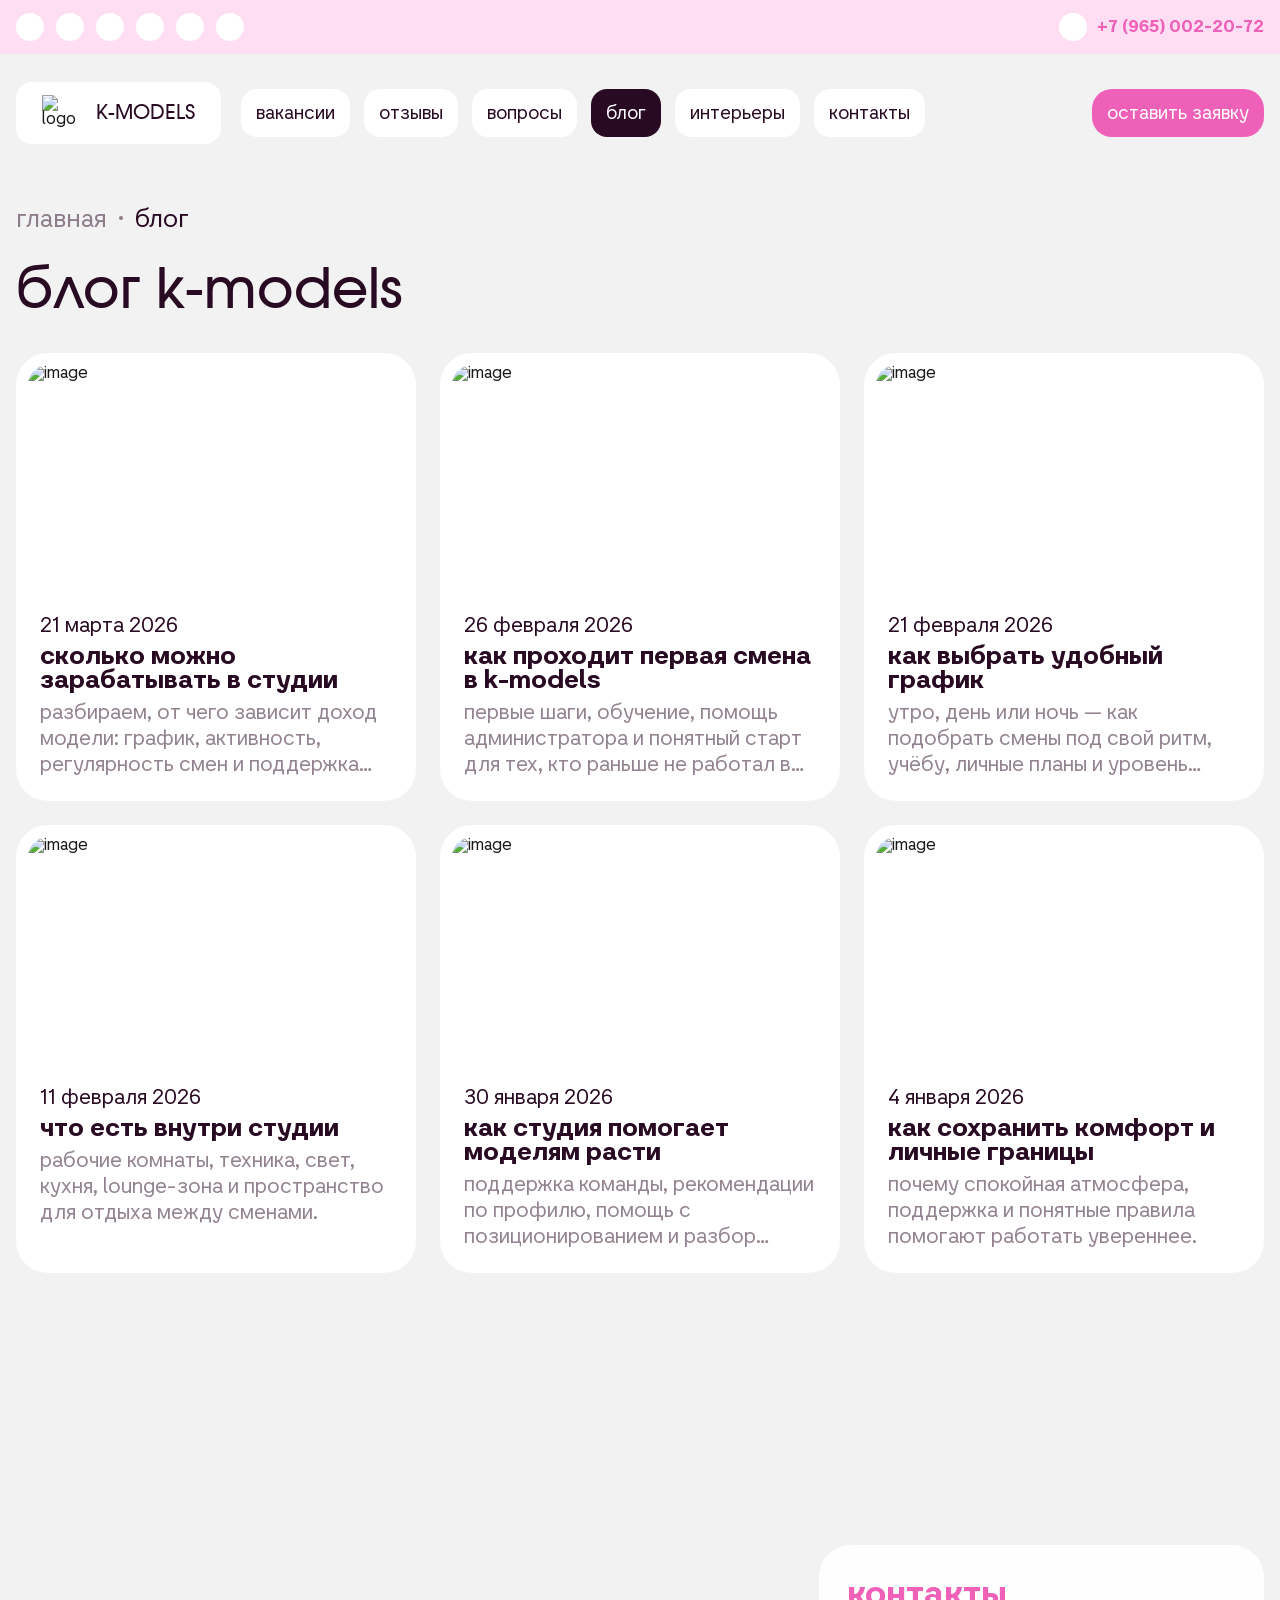
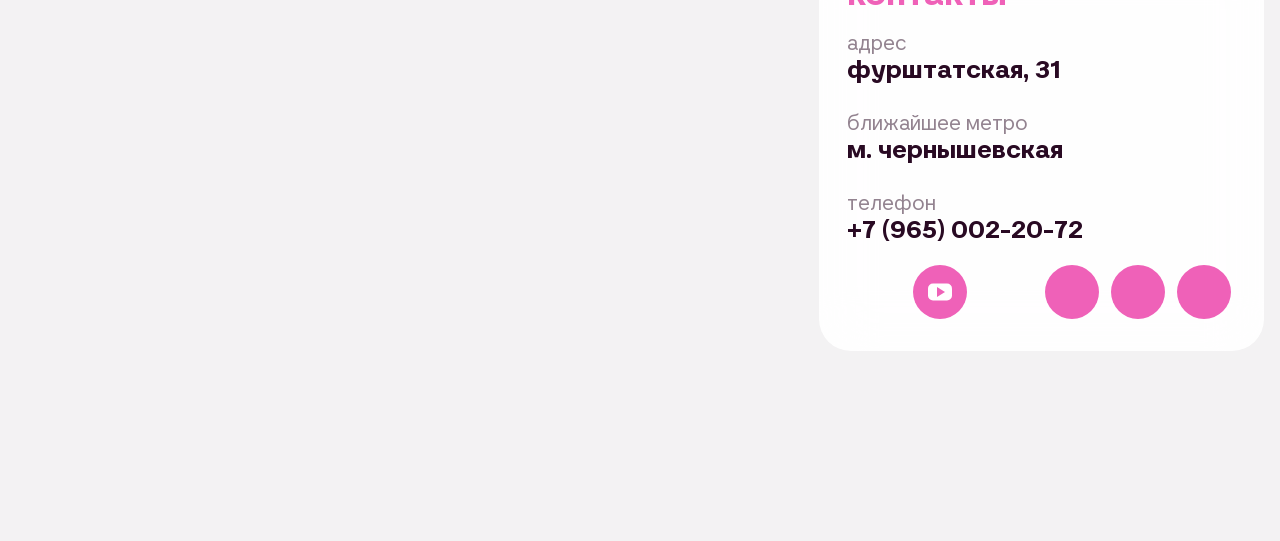
==== blog.html @ ae5acd0a "Add files via upload" ====
<!DOCTYPE html>
<html lang="en">

<head>
	<meta charset="UTF-8">
	<meta name="viewport" content="width=device-width, initial-scale=1.0">

	<link rel="stylesheet" href="https://cdn.jsdelivr.net/npm/swiper@12/swiper-bundle.min.css">
	<link rel="stylesheet" href="css/styles.css">

	<title>Блог</title>
</head>

<body data-active-menu="blog">
	<div class="wrapper wrapper_news">
		<header class="header" data-fixed-header>
	<div class="header__top top-header">
		<div class="top-header__container">

			<ul data-da=".menu__body, 767.98, last" class="top-header__social social">
				<li>

					<a href="https://t.me/kmodels_sup" aria-label="Telegram" target="_blank" rel="noopener noreferrer">
						<span class="element-social" style="--icon: url(../../../../images/icons/tg.svg)"></span>
					</a>

				</li>

				<li>
					<a href="https://youtube.com/@k-models-web?si=hV_NMPg3OZXqQXyp" aria-label="YouTube" target="_blank"
						rel="noopener noreferrer">
						<span class="element-social" style="--icon: url(../../../../images/icons/yt.svg)"></span>
					</a>
				</li>

				<li>

					<a href="#" aria-label="VK">
						<span class="element-social" style="--icon: url(../../../../images/icons/vk.svg)"></span>
					</a>

				</li>

				<li>
					<a href="https://www.tiktok.com/@k_modelss" aria-label="TikTok" target="_blank"
						rel="noopener noreferrer">
						<span class="element-social" style="--icon: url(../../../../images/icons/tk.svg)"></span>
					</a>
				</li>

				<li>
					<a href="#" aria-label="WhatsApp">
						<span class="element-social" style="--icon: url(../../../../images/icons/wp.svg)"></span>
					</a>
				</li>

				<li>
					<a href="#" aria-label="Instagram">
						<span class="element-social" style="--icon: url(../../../../images/icons/ig.svg)"></span>
					</a>
				</li>
			</ul>


			<div class="top-header__actions">
				<a data-da=".menu__body, 767.98, last" href="tel:+79650022072" target="_blank"
					class="top-header__button top-header__button_callback">
					<span class="top-header__wrapper-icon">
						<span class="element-phone" style="--icon: url(../../../../images/icons/phone.svg)"></span>
					</span>
					<span>+7 (965) 002-20-72</span>
				</a>
			</div>
		</div>
	</div>
	<div class="header__bottom bottom-header">
		<div class="bottom-header__container">
			<a href="/" class="top-header__logo logo">
				<img class="logo__main" src="https://spb-webcam.com/wp-content/themes/kinky/images/header-logo/main.svg"
					alt="logo">
				<img class="logo__light" src="../../images/icons/light-logo.svg" alt="icon">
				<span class="logo__text">K-MODELS</span>
			</a>
			<div class="bottom-header__menu">
				<button type="button" class="menu__icon icon-menu"><span></span></button>

				<nav class="menu__body">

					<ul id="menu-glavnoe-menyu" class="menu__list">
						<li id="menu-item-22"
							class="menu-item menu-item-type-custom menu-item-object-custom menu-item-22 menu__item"><a
								class="menu__link" href="vacancy-web-model.html">Вакансии</a></li>
						<li id="menu-item-23"
							class="menu-item menu-item-type-custom menu-item-object-custom menu-item-23 menu__item"><a
								class="menu__link" href="#reviews">Отзывы</a></li>
						<li id="menu-item-24"
							class="menu-item menu-item-type-custom menu-item-object-custom menu-item-24 menu__item"><a
								class="menu__link" href="#fqa">Вопросы</a></li>
						<li data-menu-key="blog" id="menu-item-466"
							class="menu-item menu-item-type-post_type menu-item-object-page menu-item-466 menu__item"><a
								class="menu__link" href="blog.html">Блог</a></li>
						<li id="menu-item-26"
							class="menu-item menu-item-type-custom menu-item-object-custom menu-item-26 menu__item"><a
								class="menu__link" href="#interior">Интерьеры</a></li>
						<li id="menu-item-27"
							class="menu-item menu-item-type-custom menu-item-object-custom menu-item-27 menu__item"><a
								class="menu__link" href="#contacts">Контакты</a></li>
					</ul>
				</nav>

				<a data-da=".menu__body, 767.98, last" data-micromodal-trigger="modal-request" href="#"
					class="top-header__button top-header__button_bottom">ОСТАВИТЬ ЗАЯВКУ</a>
			</div>
		</div>
	</div>
</header> <!-- Включение шапки -->
		<main class="page page_news">
			<nav class="breadcrubs">
				<div class="breadcrubs__container">
					<ul class="breadcrubs__list">
						<li>
							<a href="#">Главная</a>
						</li>
						<li>
							<a href="#">блог</a>
						</li>
					</ul>
				</div>
			</nav>
			<section class="blog">
				<div class="blog__container">
					<h1 class="blog__title">Блог K-MODELS</h1>
					<div class="blog__items">
						<a href="news.html" class="blog__item">
							<div class="blog__image">
								<img src="../images/blog/01.jpg" alt="image">
							</div>
							<div class="blog__content">
								<div class="blog__data">
									21 марта 2026
								</div>
								<h2 class="blog__subtitle">
									Сколько можно зарабатывать в студии
								</h2>
								<p class="blog__text">
									Разбираем, от чего зависит доход модели: график, активность, регулярность смен и поддержка
									команды.
								</p>
							</div>
						</a>
						<a href="news.html" class="blog__item">
							<div class="blog__image">
								<img src="../images/blog/02.jpg" alt="image">
							</div>
							<div class="blog__content">
								<div class="blog__data">
									26 февраля 2026
								</div>
								<h2 class="blog__subtitle">
									Как проходит первая смена в K-MODELS
								</h2>
								<p class="blog__text">
									Первые шаги, обучение, помощь администратора и понятный старт для тех, кто раньше не работал
									в этой сфере.
								</p>
							</div>
						</a>
						<a href="news.html" class="blog__item">
							<div class="blog__image">
								<img src="../images/blog/03.jpg" alt="image">
							</div>
							<div class="blog__content">
								<div class="blog__data">21 февраля 2026</div>
								<h2 class="blog__subtitle">Как выбрать удобный график</h2>
								<p class="blog__text">Утро, день или ночь — как подобрать смены под свой ритм, учёбу, личные
									планы и уровень энергии.</p>
							</div>
						</a>
						<a href="news.html" class="blog__item">
							<div class="blog__image">
								<img src="../images/blog/04.jpg" alt="image">
							</div>
							<div class="blog__content">
								<div class="blog__data">11 февраля 2026</div>
								<h2 class="blog__subtitle">Что есть внутри студии</h2>
								<p class="blog__text">Рабочие комнаты, техника, свет, кухня, lounge-зона и пространство для
									отдыха между сменами.</p>
							</div>
						</a>
						<a href="news.html" class="blog__item">
							<div class="blog__image">
								<img src="../images/blog/05.jpg" alt="image">
							</div>
							<div class="blog__content">
								<div class="blog__data">30 января 2026</div>
								<h2 class="blog__subtitle">Как студия помогает моделям расти</h2>
								<p class="blog__text">Поддержка команды, рекомендации по профилю, помощь с позиционированием и
									разбор результатов после смен.</p>
							</div>
						</a>
						<a href="news.html" class="blog__item">
							<div class="blog__image">
								<img src="../images/blog/06.jpg" alt="image">
							</div>
							<div class="blog__content">
								<div class="blog__data">4 января 2026</div>
								<h2 class="blog__subtitle">Как сохранить комфорт и личные границы</h2>
								<p class="blog__text">Почему спокойная атмосфера, поддержка и понятные правила помогают работать
									увереннее.</p>
							</div>
						</a>
					</div>
				</div>
			</section>
			<section id="contacts" class="contacts">
				<div class="contacts__container">
					<div class="contacts__details">
						<div class="contacts__subtitle">Контакты</div>

						<div class="contacts__wrapper">
							<ul class="contacts__list list-contacts">
								<li>
									<div class="list-contacts__label">Адрес</div>
									<p class="list-contacts__text">Фурштатская, 31</p>
								</li>

								<li>
									<div class="list-contacts__label">
										ближайшее метро
									</div>

									<p class="list-contacts__text">
										м. Чернышевская
									</p>
								</li>

								<li>
									<div class="list-contacts__label">телефон</div>

									<a href="tel:+79650022072" class="list-contacts__text">
										+7 (965) 002-20-72
									</a>
								</li>
							</ul>

							<ul class="contacts__social-list">
								<li>
									<a href="#" aria-label="Telegram">
										<span class="social-icon social-icon_telegram"></span>
									</a>
								</li>

								<li>
									<a href="#" aria-label="YouTube">
										<span class="social-icon social-icon_youtube"></span>
									</a>
								</li>

								<li>
									<a href="#" aria-label="VK">
										<span class="social-icon social-icon_vk"></span>
									</a>
								</li>

								<li>
									<a href="#" aria-label="TikTok">
										<span class="social-icon social-icon_tiktok"></span>
									</a>
								</li>

								<li>
									<a href="#" aria-label="WhatsApp">
										<span class="social-icon social-icon_whatsapp"></span>
									</a>
								</li>

								<li>
									<a href="#" aria-label="Instagram">
										<span class="social-icon social-icon_instagram"></span>
									</a>
								</li>
							</ul>
						</div>
					</div>
				</div>

				<div class="map">
					<iframe title="Карта: адрес студии K-MODELS, Фурштатская 31, Санкт-Петербург"
						src="https://yandex.com/map-widget/v1/?um=constructor%3Abdffcfe840b532ac130ae4a8575a3c443620e3ba302bb2a15d68d5eee2e1e3a4&amp;source=constructor"
						width="100%" height="400" frameborder="0" allowfullscreen="true" loading="lazy"
						referrerpolicy="no-referrer-when-downgrade"></iframe>
				</div>
			</section>
		</main>
	</div>



	<script src="https://cdn.jsdelivr.net/npm/swiper@12/swiper-bundle.min.js"></script>

	<script src="https://cdn.jsdelivr.net/npm/gsap@3.15.0/dist/gsap.min.js"></script>
	<script src="https://cdn.jsdelivr.net/npm/gsap@3.15.0/dist/ScrollTrigger.min.js"></script>

	<script src="js/main.js"></script>
</body>

</html>
---- css/styles.css ----
@charset "UTF-8";@import url(https://fonts.googleapis.com/css?family=Unbounded:regular&display=swap);@font-face{font-family:Involve;src:url(../fonts/Involve-Medium.woff2) format("woff2");font-weight:500;font-style:normal;font-display:swap}@font-face{font-family:Involve;src:url(../fonts/Involve-Bold.woff2) format("woff2");font-weight:700;font-style:normal;font-display:swap}@font-face{font-family:Literal;src:url(../fonts/Literal-Light.woff2) format("woff2");font-weight:300;font-style:normal;font-display:swap}@font-face{font-family:Literal;src:url(../fonts/Literal-Regular.woff2) format("woff2");font-weight:400;font-style:normal;font-display:swap}@font-face{font-family:Literal;src:url(../fonts/Literal-Bold.woff2) format("woff2");font-weight:700;font-style:normal;font-display:swap}.header{position:relative;top:0;left:0;width:100%;z-index:100;min-height:174px}.header.header--scrolled{position:fixed}@media (max-width:1145px){.header{min-height:146px}}@media (max-width:767.98px){.header{position:absolute;min-height:90px}}html.header-fixed body{padding-top:var(--header-height)}@media (max-width:767.98px){html.header-fixed body{padding-top:0}}.top-header{padding:13px 0;position:relative;z-index:20;background:#ffddf2}@media (max-width:767.98px){.top-header{display:none}}.top-header__container{display:flex;justify-content:space-between;align-items:center}.top-header__social{display:flex;align-items:center;gap:12px}@media (max-width:767.98px){.top-header__social:not(:last-child){margin-bottom:24px}}.top-header__actions{position:relative;z-index:20}.top-header__button{position:relative;z-index:20}.top-header__button_bottom{margin-left:53px;display:inline-block;border-radius:20px;padding:21px 26px;background:#ef61b8;font-size:20px;text-transform:lowercase;color:#fff;flex-shrink:0}@media (max-width:1424px){.top-header__button_bottom{margin-left:20px;padding:21px 20px}}@media (max-width:1280px){.top-header__button_bottom{font-size:18px;padding:15px}}@media (max-width:1145px){.top-header__button_bottom{margin-left:0}}@media (max-width:767.98px){.top-header__button_bottom{display:block;width:100%;text-align:center}}.top-header__button_callback{display:flex;align-items:center;gap:10px}.top-header__button_callback span{font-weight:700;text-transform:lowercase;color:#ef61b8}@media (max-width:767.98px){.top-header__button_callback{font-size:20px}.top-header__button_callback:not(:last-child){margin-bottom:63px}}.top-header__logo{flex-shrink:0}.header--scrolled .top-header__logo{background:#f8f8f8}.top-header__wrapper-icon{display:flex;flex-direction:column;align-items:center;justify-content:center;text-align:center;width:28px;height:28px;border-radius:50%;background-color:#fff;flex:0 0 28px;border-radius:50%}.top-header__wrapper-icon .element-phone{display:inline-block;aspect-ratio:1/1;--size:15px;width:var(--size);mask:var(--icon) center center/contain no-repeat;-webkit-mask:var(--icon) center center/contain no-repeat;background:#ef61b8;transition:background .5s ease 0s}.bottom-header{padding:28px 0;background-color:transparent;transition:background-color .5s ease 0s}@media (max-width:1145px){.bottom-header{padding:14px 0}}.bottom-header__container{display:flex;align-items:center;gap:20px;justify-content:space-between}.bottom-header__menu{display:flex;flex:1 1 100%;align-items:center;justify-content:space-between}@media (max-width:767.98px){.bottom-header__menu{flex:0 1 auto}}.header--scrolled .bottom-header{background-color:#fff}@media (max-width:767.98px){.header--scrolled .bottom-header{background-color:rgba(0,0,0,.768627451)}}@media (max-width:767.98px){.wrapper_news .bottom-header{background-color:rgba(0,0,0,.768627451)!important}}.social{position:relative;z-index:11}.social li img{width:13px}.social li a{display:flex;flex-direction:column;align-items:center;justify-content:center;text-align:center;background-color:#fff;width:28px;height:28px;border-radius:50%;flex:0 0 28px}.element-social{aspect-ratio:1/1;--size:15px;width:var(--size);mask:var(--icon) center center/contain no-repeat;-webkit-mask:var(--icon) center center/contain no-repeat;background:#ef61b8}.logo{display:flex;align-items:center;gap:12px;border-radius:16px;padding:13px 26px;background:#fff;position:relative;z-index:20}@media (max-width:767.98px){.logo{background-color:transparent;padding:0;border:0}}.logo__main{width:42px;height:36px}@media (max-width:767.98px){.logo__main{display:none}.menu-open .logo__main{display:block}}.logo__light{display:none}@media (max-width:767.98px){.logo__light{display:block}.menu-open .logo__light{display:none}}.logo__text{font-family:var(--second-family);font-weight:500;font-size:20px;line-height:105%;text-transform:capitalize;color:#290a23}@media (max-width:767.98px){.logo__text{color:#fff}}@media (max-width:767.98px){.menu-open .logo__text{color:#290a23}}@media (max-width:1145px){.menu__body{position:fixed;top:0;left:-100%;width:100%;height:100%;overflow:auto;padding-top:158px;padding-left:30px;padding-right:30px;padding-bottom:50px;z-index:10;background:#f3f2f3;transition:left .5s ease 0s}.menu__body::before{content:"";position:fixed;height:60px;top:0;left:-100%;width:100%;z-index:30;background:#f3f2f3;transition:left .5s ease 0s}.menu-open .menu__body{left:0}.menu-open .menu__body::before{left:0}}@media (max-width:1145px) and (max-width:767.98px){.menu__body{padding-left:16px;padding-right:16px;padding-bottom:20px;padding-top:75px}}.menu__list{display:flex;gap:14px}@media (max-width:1145px){.menu__list{flex-direction:column}}@media (max-width:767.98px){.menu__list:not(:last-child){margin-bottom:24px}}.menu__link{display:inline-block;border-radius:16px;padding:21px 26px;background-color:#fff;font-size:20px;text-transform:lowercase;color:#290a23}@media (max-width:1424px){.menu__link{padding:21px 20px}}@media (max-width:1280px){.menu__link{font-size:18px;padding:15px}}@media (max-width:1145px){.menu__link{display:flex;align-items:center;justify-content:space-between;padding:16px 18px;width:100%}.menu__link::after{content:"";width:8px;height:14px;background:url(../images/icons/link-arrow.svg) center/cover no-repeat}}.menu__item_active .menu__link{background:#290a23!important;color:#fff!important}.header--scrolled .menu__link{background:#f8f8f8}.icon-menu{display:none}@media (max-width:1145px){.icon-menu{display:block;position:relative;cursor:pointer;width:30px;height:18px;z-index:11}}@media (max-width:1145px) and (any-hover:none){.icon-menu{cursor:default}}@media (max-width:1145px){.icon-menu span,.icon-menu::after,.icon-menu::before{content:"";transition:all .3s ease 0s;right:0;position:absolute;width:100%;height:2px;background-color:#000}}@media (max-width:1145px) and (max-width:767.98px){.icon-menu span,.icon-menu::after,.icon-menu::before{background-color:#fff}}@media (max-width:1145px){.icon-menu::before{top:0}.icon-menu::after{bottom:0}.icon-menu span{top:calc(50% - 1px)}.menu-open .icon-menu span{width:0}.menu-open .icon-menu::before{top:calc(50% - 1px);transform:rotate(-45deg)}.menu-open .icon-menu::after{bottom:calc(50% - 1px);transform:rotate(45deg)}}@media (max-width:1145px) and (max-width:767.98px){.menu-open .icon-menu span,.menu-open .icon-menu::after,.menu-open .icon-menu::before{background-color:#000}}@font-face{font-family:Involve;src:url(../fonts/Involve-Medium.woff2) format("woff2");font-weight:500;font-style:normal;font-display:swap}@font-face{font-family:Involve;src:url(../fonts/Involve-Bold.woff2) format("woff2");font-weight:700;font-style:normal;font-display:swap}@font-face{font-family:Literal;src:url(../fonts/Literal-Light.woff2) format("woff2");font-weight:300;font-style:normal;font-display:swap}@font-face{font-family:Literal;src:url(../fonts/Literal-Regular.woff2) format("woff2");font-weight:400;font-style:normal;font-display:swap}@font-face{font-family:Literal;src:url(../fonts/Literal-Bold.woff2) format("woff2");font-weight:700;font-style:normal;font-display:swap}:root{--main-font-family:"Literal",sans-serif;--second-family:"Involve",sans-serif;--third-family:"Unbounded",sans-serif;--main-text-color:#191919;--main-font-size:16px}*{padding:0;margin:0;border:0}*,:after,:before{box-sizing:border-box}body,html{height:100%;min-width:375px}body{color:var(--main-text-color);line-height:1;font-family:var(--main-font-family);font-size:var(--main-font-size);-ms-text-size-adjust:100%;-moz-text-size-adjust:100%;-webkit-text-size-adjust:100%;-webkit-font-smoothing:antialiased;-moz-osx-font-smoothing:grayscale}button,input,textarea{font-family:var(--main-font-family);font-size:inherit}button{cursor:pointer;color:inherit;background-color:inherit}a{color:inherit;text-decoration:none}a:visited{text-decoration:none}a:hover{text-decoration:none}ul li{list-style:none}img{vertical-align:top}h1,h2,h3,h4,h5,h6{font-weight:inherit;font-size:inherit}.wrapper{min-height:100%;display:flex;flex-direction:column;overflow:hidden}.wrapper>main{flex:1 1 auto}.wrapper>*{min-width:0}body{background:#f3f2f3}[class*=__container]{max-width:1424px;margin:0 auto;padding:0 16px}.page_main{position:relative}.page_main::after{content:"";position:absolute;top:0;left:0;pointer-events:none;width:100%;height:886px;background:linear-gradient(180deg,rgba(255,222,242,0) 0,#ffdef2 33.05%,#ffd8f7 58.25%,#f3f2f3 100%);z-index:-1}.title{font-family:var(--second-family);font-weight:500;font-size:72px;line-height:105%;letter-spacing:-.01em;text-transform:lowercase;color:#fff}@media (max-width:1280px){.title{font-size:60px}}@media (max-width:767.98px){.title{font-size:48px}}@media (max-width:479.98px){.title{font-size:36px}}.hero__inner-cnt{border-radius:48px;overflow:hidden;min-height:calc(100vh - 201px);position:relative;width:calc(100vw - 48px);margin:0 auto;display:flex;flex-direction:column;justify-content:center;padding-top:20px;padding-bottom:20px}@media (max-width:1424px){.hero__inner-cnt{width:calc(100vw - 32px)}}@media (max-width:1146px){.hero__inner-cnt{min-height:calc(100vh - 160px)}}@media (max-width:767.98px){.hero__inner-cnt{width:100%;border-radius:16px;border-top-left-radius:0;border-top-right-radius:0;min-height:100%;padding-top:90px}}.hero__video-wrap{position:absolute;inset:0;z-index:1;pointer-events:none}.hero__video{width:100%;height:100%;object-fit:cover;object-position:center;display:block}.hero__overlay{position:absolute;inset:0;z-index:2;background:rgba(45,12,38,.5)}.hero__container{position:relative;z-index:2;display:flex;align-items:flex-start;gap:20px}@media (max-width:991.98px){.hero__container{flex-direction:column;justify-content:space-between;gap:174px}}.left-hero__title:not(:last-child){margin-bottom:24px}.left-hero__text-block{max-width:702px}.left-hero__text-block p{font-size:24px;text-transform:lowercase;color:rgba(255,255,255,.5)}.left-hero__text-block p span{color:#fff}@media (max-width:1280px){.left-hero__text-block p{font-size:20px}}@media (max-width:767.98px){.left-hero__text-block p{font-size:18px}}@media (max-width:479.98px){.left-hero__text-block p{font-size:16px}}.left-hero__text-block:not(:last-child){margin-bottom:32px}.left-hero__button{display:inline-flex;align-items:center;gap:10px;border-radius:20px;padding:18px 26px;background:#ef61b8;font-size:20px;text-transform:lowercase;color:#fff}@media (max-width:1280px){.left-hero__button{font-size:18px;padding:16px}}@media (max-width:479.98px){.left-hero__button{font-size:16px;padding:13px 17px}}.right-hero{flex-shrink:0;backdrop-filter:blur(27px);background:rgba(45,12,38,.2);border-radius:32px;padding:28px}@media (max-width:479.98px){.right-hero{border-radius:16px;padding:16px}}.right-hero__title{font-weight:700;font-size:36px;text-transform:lowercase;color:#fff}.right-hero__title:not(:last-child){margin-bottom:28px}@media (max-width:479.98px){.right-hero__title:not(:last-child){margin-bottom:16px}}@media (max-width:1280px){.right-hero__title{font-size:28px}}@media (max-width:767.98px){.right-hero__title{font-size:24px}}@media (max-width:479.98px){.right-hero__title{font-size:20px}}.right-hero__label{font-size:20px;text-transform:lowercase;color:#fff}.right-hero__label:not(:last-child){margin-bottom:14px}@media (max-width:479.98px){.right-hero__label:not(:last-child){margin-bottom:10px}}@media (max-width:1280px){.right-hero__label{font-size:17px}}@media (max-width:479.98px){.right-hero__label{font-size:14px}}.right-hero__actions{display:flex;gap:10px}.right-hero__actions:not(:last-child){margin-bottom:28px}@media (max-width:479.98px){.right-hero__actions:not(:last-child){margin-bottom:16px}}@media (max-width:479.98px){.right-hero__actions{gap:4px}}.right-hero__hours{backdrop-filter:blur(50px);background:rgba(255,255,255,.1);border-radius:20px;padding:16px 20px}.right-hero__list{display:flex;align-items:center;gap:10px}.right-hero__list li button{display:flex;flex-direction:column;align-items:center;justify-content:center;text-align:center;width:36px;height:36px;border-radius:50%;padding:10px;background:#fff;font-size:20px;text-transform:lowercase;text-align:center;color:#290a23}.right-hero__shift{backdrop-filter:blur(50px);background:rgba(255,255,255,.1);border-radius:20px;padding:16px 20px}.right-hero__amount{font-family:var(--second-family);font-weight:700;font-size:36px;line-height:105%;text-transform:lowercase;color:#fff}.right-hero__amount:not(:last-child){margin-bottom:6px}@media (max-width:1280px){.right-hero__amount{font-size:28px}}@media (max-width:767.98px){.right-hero__amount{font-size:24px}}@media (max-width:479.98px){.right-hero__amount{font-size:20px}}.right-hero__income{font-family:var(--font-family);font-weight:400;font-size:20px;text-transform:lowercase;color:rgba(255,255,255,.8)}@media (max-width:1280px){.right-hero__income{font-size:17px}}@media (max-width:479.98px){.right-hero__income{font-size:14px}}.active-hours,.active-shift{color:#fff!important;background:#ef61b8!important}.common-info{padding-top:260px;padding-bottom:324px}@media (max-width:1424px){.common-info{padding:120px 0}}@media (max-width:991.98px){.common-info{padding:100px 0}}@media (max-width:767.98px){.common-info{padding-top:80px;padding-bottom:70px}}@media (max-width:767.98px){.common-info__block:not(:last-child){margin-bottom:80px}}.common-info__header-block:not(:last-child){margin-bottom:40px}@media (max-width:767.98px){.common-info__header-block:not(:last-child){margin-bottom:16px}}.common-info__subtitle{font-family:var(--second-family);font-weight:500;font-size:56px;line-height:105%;text-transform:lowercase;color:#290a23}@media (max-width:1280px){.common-info__subtitle{font-size:44px}}@media (max-width:991.98px){.common-info__subtitle{font-size:36px}}@media (max-width:767.98px){.common-info__subtitle{font-size:32px}}@media (max-width:479.98px){.common-info__subtitle{font-size:28px}}.common-info__list{display:grid;grid-template-columns:repeat(4,1fr);gap:24px;position:relative}@media (max-width:991.98px){.common-info__list{gap:15px}}@media (max-width:767.98px){.common-info__list{grid-template-columns:repeat(2,1fr);gap:10px}}@media (max-width:479.98px){.common-info__list{gap:4px}}.common-info__list li{position:relative;z-index:20;display:flex;flex-direction:column;align-items:center;text-align:center;justify-content:center;border-radius:24px;padding:28px 35px;background:#fff}@media (max-width:991.98px){.common-info__list li{padding:20px}}@media (max-width:767.98px){.common-info__list li{border-radius:16px;padding:12px}}.common-info__list li span{font-weight:700;font-size:24px;text-transform:lowercase;text-align:center;color:#ef61b8}@media (max-width:1280px){.common-info__list li span{font-size:22px}}@media (max-width:991.98px){.common-info__list li span{font-size:20px}}@media (max-width:767.98px){.common-info__list li span{font-size:18px}}@media (max-width:479.98px){.common-info__list li span{font-size:16px}}.common-info__list::before{position:absolute;top:0;left:-5px;content:"";width:16px;height:450px;background:url(../images/common-info/v-devider.svg) center/contain no-repeat}.common-info__icon:not(:last-child){margin-bottom:25px}.common-info__bottom-footer{padding-left:64px;display:flex;justify-content:space-between;align-items:flex-end}@media (max-width:767.98px){.common-info__bottom-footer{padding-left:21px}}.common-info__bottom-footer p{font-family:var(--second-family);font-weight:500;font-size:56px;line-height:105%;text-transform:lowercase;color:#290a23;max-width:837px}@media (max-width:1280px){.common-info__bottom-footer p{font-size:44px}}@media (max-width:991.98px){.common-info__bottom-footer p{font-size:36px}}@media (max-width:767.98px){.common-info__bottom-footer p{font-size:32px}}@media (max-width:479.98px){.common-info__bottom-footer p{font-size:28px}}@media (max-width:767.98px){.common-info__bottom-footer{flex-direction:column;align-items:flex-end}}.common-info__gif-block{position:relative}.common-info__gif-block img{width:309px;height:284px}@media (max-width:767.98px){.common-info__gif-block img{width:141px;height:129px}}.common-info__gif-block::after{content:"";position:absolute;width:360px;pointer-events:none;height:97px;bottom:0;left:0;transform:translateY(50%);filter:blur(5px);background:url(../images/common-info/elleps.svg) center/cover no-repeat}@media (max-width:767.98px){.common-info__gif-block::after{width:230px;height:62px}}.why-we{padding-bottom:260px}@media (max-width:1424px){.why-we{padding-bottom:120px}}@media (max-width:991.98px){.why-we{padding-bottom:100px}}@media (max-width:767.98px){.why-we{padding-bottom:70px}}.why-we__subtitle{font-family:var(--second-family);font-weight:500;font-size:56px;line-height:105%;text-transform:lowercase;color:#290a23}@media (max-width:1280px){.why-we__subtitle{font-size:44px}}@media (max-width:991.98px){.why-we__subtitle{font-size:36px}}@media (max-width:767.98px){.why-we__subtitle{font-size:32px}}@media (max-width:479.98px){.why-we__subtitle{font-size:28px}}.why-we__subtitle:not(:last-child){margin-bottom:40px}@media (max-width:767.98px){.why-we__subtitle:not(:last-child){margin-bottom:16px}}@media (min-width:767.99px){.why-we__slider{overflow:visible}}@media (min-width:767.99px){.why-we__wrapper{display:grid;grid-template-columns:repeat(3,minmax(0,1fr));gap:24px}}@media (max-width:1280px){.why-we__wrapper{display:grid;grid-template-columns:repeat(2,1fr)}}@media (max-width:767.98px){.why-we__wrapper{display:flex}}.why-we__slide{overflow:hidden;position:relative;border-radius:24px;padding:24px;min-height:518px;display:flex;flex-direction:column}@media (max-width:767.98px){.why-we__slide{min-height:auto}}@media (min-width:767.99px){.why-we__slide{width:auto!important}}@media (any-hover:hover){.why-we__slide:hover::before{opacity:1}.why-we__slide:hover .why-we__button,.why-we__slide:hover .why-we__list{opacity:1}.why-we__slide:hover .why-we__title{background:#f8f8f8;color:#ef61b8}}.why-we__slide::before{content:"";position:absolute;top:0;left:0;z-index:10;width:100%;height:100%;background-color:#fff;opacity:0;transition:opacity .5s ease}@media (max-width:767.98px){.why-we__slide{min-height:350px;padding:20px;border-radius:20px}.why-we__slide::before{opacity:1}}.why-we__title{position:relative;z-index:11;padding:10px;border-radius:18px;text-align:center;font-weight:700;font-size:24px;text-transform:lowercase;color:#fff;backdrop-filter:blur(17px);background:rgba(45,12,38,.2);transition:color .5s ease,background .5s ease}@media (max-width:767.98px){.why-we__title{font-size:20px;color:#ef61b8;background:#f8f8f8}}.why-we__list{position:relative;z-index:11;flex-grow:1;padding:24px 0;opacity:0;transition:opacity .5s ease}.why-we__list li{display:flex;align-items:flex-start;gap:12px;font-size:24px;text-transform:lowercase;color:#290a23}.why-we__list li:not(:last-child){margin-bottom:10px}.why-we__list li::before{content:"";flex:0 0 20px;width:20px;height:4px;margin-top:11px;background:#ef61b8}@media (max-width:991.98px){.why-we__list li{font-size:22px}}@media (max-width:767.98px){.why-we__list li{font-size:20px}}@media (max-width:479.98px){.why-we__list li{font-size:18px}}@media (max-width:767.98px){.why-we__list{padding:20px 0;opacity:1}.why-we__list li{gap:10px;font-size:18px;line-height:1.3}.why-we__list li::before{flex-basis:16px;width:16px;margin-top:10px}}.why-we__button{position:relative;z-index:11;display:inline-flex;align-items:center;align-self:flex-start;gap:10px;padding:18px 26px;border-radius:20px;background:#ef61b8;font-size:20px;text-transform:lowercase;color:#fff;opacity:0;transition:opacity .5s ease}@media (max-width:767.98px){.why-we__button{padding:14px 20px;font-size:17px;opacity:1}}.why-we__image{position:absolute;top:0;left:0;width:100%;height:100%;object-fit:cover}@media (max-width:767.98px){.why-we__image{display:none}}.interior{position:relative;padding-bottom:200px}@media (max-width:991.98px){.interior{padding-bottom:150px}}.interior::after{content:"";position:absolute;top:40%;left:50%;z-index:5;width:1036px;height:900px;background:url(../images/decors/blur-inter.svg) center/contain no-repeat;transform:translate(-50%,-50%);pointer-events:none}.interior__container{position:relative;z-index:20}.interior__top{max-width:862px;margin:0 auto;text-align:center}.interior__top:not(:last-child){margin-bottom:60px}@media (max-width:767.98px){.interior__top:not(:last-child){margin-bottom:30px}}.interior__header{display:flex;align-items:center;justify-content:center;gap:15px}.interior__header:not(:last-child){margin-bottom:30px}.interior__subtitle{margin:0;font-size:48px;text-align:center;color:#000}@media (max-width:1359px){.interior__subtitle{font-size:40px}}@media (max-width:991.98px){.interior__subtitle{font-size:34px}}@media (max-width:767.98px){.interior__subtitle{font-size:30px}}@media (max-width:479.98px){.interior__subtitle{font-size:24px}}.interior__bottom,.interior__wrapper{width:100%}.interior__compare{--compare-position:50%;position:relative;width:100%;min-height:320px;aspect-ratio:1296/552;border-radius:48px;overflow:hidden;user-select:none;touch-action:none}@media (max-width:1359px){.interior__compare{min-height:280px}}@media (max-width:991.98px){.interior__compare{min-height:240px;border-radius:20px}}@media (max-width:767.98px){.interior__compare{display:grid;gap:20px;min-height:0;aspect-ratio:auto;border-radius:0;overflow:visible;user-select:auto;touch-action:auto}}.interior__layer{position:absolute;inset:0;overflow:hidden}.interior__layer::after{content:"";position:absolute;inset:0;z-index:1;background:linear-gradient(180deg,rgba(0,0,0,.06) 0,rgba(0,0,0,.18) 100%);pointer-events:none}@media (max-width:767.98px){.interior__layer{position:relative;inset:auto;display:flex;flex-direction:column;align-items:flex-start;justify-content:space-between;width:100%;height:356px;min-height:0;padding:20px 16px 16px;border-radius:20px;overflow:hidden}}@media (max-width:479.98px){.interior__layer{border-radius:18px}}.interior__layer_overlay{z-index:2;width:var(--compare-position)}@media (max-width:767.98px){.interior__layer_overlay{z-index:auto;width:100%}}.interior__layer_base{z-index:1}@media (max-width:767.98px){.interior__layer_base{z-index:auto}}.interior__bg{position:absolute;inset:0;width:100%;height:100%;object-fit:cover;object-position:center}.interior__list{position:absolute;top:48px;z-index:3;display:grid;gap:12px;margin:0;padding:0;list-style:none;opacity:0;visibility:hidden;pointer-events:none;transition:opacity .35s ease,visibility .35s ease,transform .35s ease}@media (max-width:991.98px){.interior__list{top:30px;gap:10px}}@media (max-width:767.98px){.interior__list{position:relative;top:auto;left:auto;z-index:3;order:2;display:block;width:100%;max-width:none;margin-top:auto;opacity:1;visibility:visible;transform:none;pointer-events:auto}}.interior__list_left{left:40px;transform:translateX(-20px)}@media (max-width:991.98px){.interior__list_left{left:30px}}@media (max-width:767.98px){.interior__list_left{left:auto;transform:none}}.interior__list_right{left:calc(var(--compare-position) + 40px);transform:translateX(20px)}@media (max-width:991.98px){.interior__list_right{left:calc(var(--compare-position) + 30px)}}@media (max-width:767.98px){.interior__list_right{left:auto;transform:none}}.interior__list-item{position:relative;padding-left:32px;font-size:24px;text-transform:lowercase;color:#fff}.interior__list-item::before{content:"";position:absolute;top:.45em;left:0;width:20px;height:4px;background:#ef61b8}@media (max-width:767.98px){.interior__list-item::before{width:12px;border-radius:7px}}@media (max-width:991.98px){.interior__list-item{font-size:17px}}@media (max-width:767.98px){.interior__list-item{font-size:16px;line-height:1.25}.interior__list-item:not(:last-child){margin-bottom:10px}}@media (max-width:479.98px){.interior__list-item{padding-left:20px;font-size:14px}.interior__list-item:not(:last-child){margin-bottom:10px}}.interior__compare.show-left-list .interior__list_left{opacity:1;visibility:visible;transform:translateX(0);pointer-events:auto}.interior__compare.show-right-list .interior__list_right{opacity:1;visibility:visible;transform:translateX(0);pointer-events:auto}.interior__label{position:absolute;bottom:40px;z-index:3;display:flex;align-items:center;gap:20px;margin:0;font-family:var(--second-family);font-weight:500;font-size:36px;line-height:105%;text-transform:lowercase;color:#fff;white-space:nowrap}.interior__label img{flex:0 0 auto;max-width:100%;height:auto}@media (max-width:1359px){.interior__label{font-size:34px}}@media (max-width:991.98px){.interior__label{bottom:30px;gap:15px;font-size:30px}}@media (max-width:767.98px){.interior__label{position:relative;top:auto;right:auto;bottom:auto;left:auto;z-index:3;order:1;display:flex;align-items:flex-start;justify-content:space-between;gap:16px;width:100%;max-width:none;font-size:20px;line-height:1.05;white-space:normal}.interior__label img{flex:0 0 68px;width:68px;height:68px;object-fit:cover;object-position:center}}@media (max-width:479.98px){.interior__label{font-size:20px}}.interior__label_left{left:40px}@media (max-width:991.98px){.interior__label_left{left:30px}}@media (max-width:767.98px){.interior__label_left{left:auto}}.interior__label_right{left:calc(var(--compare-position) + 40px)}@media (max-width:991.98px){.interior__label_right{left:calc(var(--compare-position) + 30px)}}@media (max-width:767.98px){.interior__label_right{left:auto}}.interior__handle{position:absolute;top:0;left:var(--compare-position);z-index:6;display:flex;align-items:center;justify-content:center;width:76px;height:100%;padding:0;border:0;background:0 0;transform:translateX(-50%);cursor:ew-resize}@media (max-width:991.98px){.interior__handle{width:64px}}@media (max-width:767.98px){.interior__handle{display:none}}.interior__handle-line{position:absolute;top:0;bottom:0;left:50%;width:4px;background:linear-gradient(rgba(239,97,184,.3),rgba(239,97,184,.3)),rgba(255,255,255,.8);backdrop-filter:blur(24px);transform:translateX(-50%)}.interior__handle-knob{position:relative;display:grid;place-items:center;padding:20px 16px;border-radius:12px;background:#ef61b8;backdrop-filter:blur(24.7px)}.interior__handle-knob span{font-family:var(--second-family);font-weight:500;font-size:24px;line-height:105%;text-transform:lowercase;text-align:center;color:#fff}.interior__footer-block{display:none}.work-animation{--work-side-padding:40px;position:relative;width:100%;height:100vh;height:100svh;overflow:hidden;background:#f7f6f7}@media (max-width:1359px){.work-animation{--work-side-padding:32px}}@media (max-width:991.98px){.work-animation{--work-side-padding:24px}}@media (max-width:767.98px){.work-animation{--work-side-padding:16px}}.work-animation__container{position:relative;width:100%;height:100%;max-width:1920px;margin:0 auto;padding:var(--work-side-padding)}.work-animation__scene{position:relative;width:100%;height:100%;overflow:hidden;isolation:isolate}.work-animation__title{position:absolute;top:50%;left:50%;z-index:10;display:flex;flex-direction:column;align-items:center;width:max-content;max-width:min(760px,55vw);margin:0;font-family:var(--second-family);font-weight:500;font-size:72px;line-height:105%;text-transform:lowercase;text-align:center;color:#ef61b8;transform:translate(-50%,-50%)}.work-animation__title span{display:block}@media (max-width:1359px){.work-animation__title{font-size:60px}}@media (max-width:991.98px){.work-animation__title{max-width:52vw;font-size:48px}}@media (max-width:767.98px){.work-animation__title{top:48%;max-width:240px;font-size:32px;line-height:100%}}@media (max-width:479.98px){.work-animation__title{max-width:210px;font-size:28px}}.work-animation__card{position:absolute;z-index:2;overflow:hidden;border-radius:24px;will-change:transform,opacity,filter;backface-visibility:hidden}.work-animation__card img{display:block;width:100%;height:100%;object-fit:cover;object-position:center;pointer-events:none;user-select:none}@media (max-width:991.98px){.work-animation__card{border-radius:18px}}@media (max-width:767.98px){.work-animation__card{border-radius:14px}}.work-animation__card_1{top:28%;left:7%;width:min(330px,24vw);aspect-ratio:330/250}@media (max-width:991.98px){.work-animation__card_1{left:4%}}@media (max-width:767.98px){.work-animation__card_1{top:30%;left:0;width:min(150px,34vw)}}.work-animation__card_2{top:24%;right:6%;width:min(330px,24vw);aspect-ratio:330/262}@media (max-width:991.98px){.work-animation__card_2{right:3%}}@media (max-width:767.98px){.work-animation__card_2{top:27%;right:0;width:min(145px,33vw)}}.work-animation__card_3{top:48%;left:3%;width:min(288px,21vw);aspect-ratio:288/275}@media (max-width:991.98px){.work-animation__card_3{left:1%}}@media (max-width:767.98px){.work-animation__card_3{top:52%;left:0;width:min(140px,32vw)}}.work-animation__card_4{top:45%;right:2%;width:min(330px,24vw);aspect-ratio:330/411}@media (max-width:991.98px){.work-animation__card_4{right:0}}@media (max-width:767.98px){.work-animation__card_4{top:49%;right:0;width:min(150px,34vw)}}.work-animation__card_5{bottom:5%;left:8%;width:min(330px,24vw);aspect-ratio:330/459}@media (max-width:991.98px){.work-animation__card_5{left:4%}}@media (max-width:767.98px){.work-animation__card_5{bottom:4%;left:0;width:min(145px,32vw)}}.work-animation__card_6{bottom:3%;left:50%;width:min(288px,21vw);aspect-ratio:288/275}@media (max-width:767.98px){.work-animation__card_6{bottom:3%;width:min(130px,29vw)}}.work-animation__card_7{right:7%;bottom:5%;width:min(330px,24vw);aspect-ratio:330/406}@media (max-width:991.98px){.work-animation__card_7{right:3%}}@media (max-width:767.98px){.work-animation__card_7{right:0;bottom:4%;width:min(150px,33vw)}}.reviews{padding:150px 0;background-color:#fff}@media (max-width:991.98px){.reviews{padding:100px 0}}@media (max-width:767.98px){.reviews{padding:80px 0}}.reviews__header:not(:last-child){margin-bottom:40px}@media (max-width:767.98px){.reviews__header:not(:last-child){margin-bottom:16px}}.reviews__subtitle{margin:0;font-family:var(--second-family);font-weight:500;font-size:56px;line-height:105%;text-transform:lowercase;color:#290a23}.reviews__subtitle span{display:block;color:#ef61b8}@media (max-width:991.98px){.reviews__subtitle{font-size:46px}}@media (max-width:767.98px){.reviews__subtitle{font-size:34px;line-height:100%}}@media (max-width:479.98px){.reviews__subtitle{font-size:28px}}.reviews__slider{width:100%}@media (min-width:768px){.reviews__slider{overflow:visible}}.reviews__grid{display:grid;grid-template-columns:repeat(3,minmax(0,1fr));gap:56px}@media (max-width:1199.98px){.reviews__grid{gap:30px}}@media (max-width:767.98px){.reviews__grid{display:flex;gap:0}}.reviews .rv{position:relative;min-width:0;overflow:hidden;border-radius:18px;background:#fac1e4;transition:transform .3s ease,box-shadow .3s ease}@media (any-hover:hover){.reviews .rv:hover{transform:translateY(-4px);box-shadow:0 16px 40px rgba(0,0,0,.08)}}@media (max-width:767.98px){.reviews .rv{border-radius:16px}}.reviews .rv.is-playing .rv__btn{display:none}.reviews .rv.is-playing .rv__media{display:block}.reviews .rv__btn{position:relative;display:block;width:100%;height:569px;padding:0;overflow:hidden;border:0;background:0 0;cursor:pointer}@media (max-width:1199.98px){.reviews .rv__btn{height:500px}}@media (max-width:991.98px){.reviews .rv__btn{height:440px}}@media (max-width:767.98px){.reviews .rv__btn{height:clamp(460px,130vw,580px)}}.reviews .rv__btn:focus-visible{outline:3px solid rgba(239,97,184,.5);outline-offset:-3px}.reviews .rv__poster{display:block;width:100%;height:100%;object-fit:cover;object-position:center}.reviews .rv__play{position:absolute;inset:0;display:grid;place-items:center;pointer-events:none}.reviews .rv__play::before{content:"";width:60px;height:60px;border-radius:50%;background:rgba(255,255,255,.92);box-shadow:0 12px 28px rgba(0,0,0,.25);transition:transform .2s ease,opacity .2s ease}.reviews .rv__play::after{content:"";position:absolute;width:0;height:0;margin-left:4px;border-top:10px solid transparent;border-bottom:10px solid transparent;border-left:16px solid #111}@media (max-width:767.98px){.reviews .rv__play::before{width:54px;height:54px}}@media (any-hover:hover){.reviews .rv__btn:hover .rv__play::before{transform:scale(1.06)}}.reviews .rv__media{display:none;width:100%;height:569px;background:#000}@media (max-width:1199.98px){.reviews .rv__media{height:500px}}@media (max-width:991.98px){.reviews .rv__media{height:440px}}@media (max-width:767.98px){.reviews .rv__media{height:clamp(460px,130vw,580px)}}.reviews .rv__video{display:block;width:100%;height:100%;background:#000;object-fit:contain}.stats{background-color:#fff;position:relative;padding-bottom:160px}@media (max-width:991.98px){.stats{padding-bottom:120px}}@media (max-width:767.98px){.stats{padding-bottom:80px}}.stats__gif{position:absolute;bottom:-58px;right:0}.stats__gif img{width:316px;height:339px}@media (max-width:767.98px){.stats__gif img{width:129px;height:139px}}.stats__head:not(:last-child){margin-bottom:40px}@media (max-width:767.98px){.stats__head:not(:last-child){margin-bottom:16px}}.stats__title{margin:0;font-family:var(--second-family);font-weight:500;font-size:56px;line-height:105%;text-transform:lowercase;color:#290a23}@media (max-width:991.98px){.stats__title{font-size:46px}}@media (max-width:767.98px){.stats__title{font-size:36px}}@media (max-width:479.98px){.stats__title{font-size:28px}}.stats__row{display:grid;grid-template-columns:repeat(3,minmax(0,1fr));gap:24px}@media (max-width:1200px){.stats__row{grid-template-columns:repeat(2,minmax(0,1fr))}}@media (max-width:991.98px){.stats__row{grid-template-columns:1fr;gap:10px}}.stats__item{position:relative;z-index:20;padding:40px;overflow:hidden;border-radius:32px;background:#f8f8f8}@media (max-width:991.98px){.stats__item{padding:20px}}@media (max-width:767.98px){.stats__item{padding:16px;border-radius:16px}}.stats__top{position:relative;z-index:2}.stats__top:not(:last-child){margin-bottom:107px}@media (max-width:991.98px){.stats__top:not(:last-child){margin-bottom:70px}}@media (max-width:767.98px){.stats__top:not(:last-child){margin-bottom:44px}}.stats__value{font-family:var(--second-family);font-weight:500;font-size:56px;line-height:105%;text-transform:lowercase;color:#ef61b8}@media (max-width:991.98px){.stats__value{font-size:46px}}@media (max-width:767.98px){.stats__value{font-size:36px}}.stats__label{position:relative;z-index:2;font-size:24px;text-transform:lowercase;color:#290a23}@media (max-width:991.98px){.stats__label{font-size:20px}}@media (max-width:767.98px){.stats__label{font-size:16px}}.stats__icon{position:absolute;top:20px;right:20px;z-index:10;display:block;width:97px;height:97px;opacity:1;transform:translate(0,0) scale(1);pointer-events:none;transition:opacity .3s ease,transform .4s cubic-bezier(.22,1,.36,1)}@media (max-width:767.98px){.stats__icon{top:10px;right:10px;width:56px;height:56px}}.stats__decor{position:absolute;top:-20px;right:-20px;z-index:1;display:block;width:161px;height:171px;border-radius:50%;background:#ffd5f6;opacity:1;transform:rotate(-100deg) scale(1);pointer-events:none;transition:opacity .3s ease,transform .4s cubic-bezier(.22,1,.36,1)}@media (max-width:767.98px){.stats__decor{top:-50px;right:-50px;width:133px;height:133px}}.stats__decor.is-switching,.stats__icon.is-switching{opacity:0}.stats__icon.is-switching{transform:translate(18px,-18px) scale(.78)}.stats__decor.is-switching{transform:rotate(-100deg) scale(.78)}@media (prefers-reduced-motion:reduce){.stats__decor,.stats__icon{transition:none}}.team{position:relative;z-index:10;overflow:hidden;--container-width:1424px;--container-padding:20px;padding-top:260px;padding-bottom:168px;overflow-x:clip;background-color:#f3f2f3}@media (max-width:1199.98px){.team{padding-top:180px;padding-bottom:130px}}@media (max-width:991.98px){.team{padding-top:120px;padding-bottom:100px}}@media (max-width:767.98px){.team{--container-padding:16px;padding-top:80px;padding-bottom:80px}}.team__title{margin:0;font-family:var(--second-family);font-weight:500;font-size:56px;line-height:105%;text-transform:lowercase;color:#290a23}.team__title:not(:last-child){margin-bottom:40px}@media (max-width:991.98px){.team__title{font-size:46px}}@media (max-width:767.98px){.team__title{font-size:36px}.team__title:not(:last-child){margin-bottom:24px}}@media (max-width:479.98px){.team__title{font-size:28px}}.team__slider{width:calc(100% + max(var(--container-padding),(100vw - var(--container-width))/ 2 + var(--container-padding)));overflow:hidden}.team__slider:not(:last-child){margin-bottom:24px}@media (max-width:1423.98px){.team__slider{width:calc(100% + var(--container-padding))}}.team__wrapper{align-items:stretch}.team__slide{display:flex;flex:0 0 448px;flex-direction:column;width:448px;height:auto;padding:12px;border-radius:24px;background:#fff}@media (max-width:767.98px){.team__slide{flex-basis:268px;width:268px;border-radius:18px}}.team__slide_hot{position:relative;background:#ef61b8}.team__slide_hot .team__label,.team__slide_hot .team__role,.team__slide_hot .team__value{color:#fff;opacity:1}.team__slide_hot .team__role{color:#ef61b8;background:#fff;border-radius:18px;padding:16px;display:flex;align-items:center;gap:5px}.team__slide_hot .team__role::after{content:"🔥"}.team__slide_hot .team__btn{background:#fff}.team__slide_hot .team__content{backdrop-filter:blur(4px);background:rgba(239,97,184,.5);border-radius:16px}.team__slide_hot::before{border-radius:24px;content:"";position:absolute;top:0;pointer-events:none;left:0;width:100%;height:100%;z-index:-1;background:url(../images/team/decor.png) center/cover no-repeat}.team__role{padding:16px;font-family:var(--font-family);font-weight:700;font-size:24px;text-transform:lowercase;color:#ef61b8}.team__role:not(:last-child){margin-bottom:12px}@media (max-width:991.98px){.team__role{font-size:20px}}@media (max-width:767.98px){.team__role{padding:12px;background:#f8f8f8;border-radius:12px;font-size:16px}}.team__content{flex:1 1 auto;padding:12px}.team__content:not(:last-child){margin-bottom:12px}.team__label{font-size:24px;text-transform:lowercase;color:#290a23;opacity:.5}.team__label:not(:last-child){margin-bottom:4px}@media (max-width:991.98px){.team__label{font-size:18px}}@media (max-width:767.98px){.team__label{font-size:16px}}.team__value{font-size:56px;line-height:105%;text-transform:lowercase;color:#290a23}@media (max-width:1199.98px){.team__value{font-size:46px}}@media (max-width:767.98px){.team__value{font-size:36px}}.team__btn{display:flex;align-items:center;justify-content:center;gap:10px;width:100%;padding:18px 26px;border-radius:20px;background:#fdeff8;transition:background-color .3s ease,transform .3s ease}.team__btn svg{flex:0 0 28px}.team__btn span{font-size:20px;text-transform:lowercase;color:#ef61b8}@media (max-width:767.98px){.team__btn span{font-size:16px}}@media (any-hover:hover){.team__btn:hover{background:#fac1e4;transform:translateY(-2px)}}@media (max-width:767.98px){.team__btn{padding:16px 20px;border-radius:16px}.team__btn span{font-size:18px}}.navigation-team{display:flex;align-items:center;justify-content:flex-end;gap:8px}@media (max-width:767.98px){.navigation-team{display:none!important}}.navigation-team__button{display:grid;flex:0 0 48px;place-items:center;width:48px;height:48px;padding:0;border:1px solid rgba(197,197,197,.1);border-radius:50%;background:#fff;cursor:pointer;transition:opacity .3s ease,background-color .3s ease,transform .3s ease}@media (any-hover:hover){.navigation-team__button:hover:not(.swiper-button-disabled){background:#fdeff8;transform:translateY(-2px)}}.navigation-team__button.swiper-button-disabled{opacity:.45;cursor:default;pointer-events:none}.comfort{border-top-left-radius:48px;border-top-right-radius:48px;padding-top:120px;padding-bottom:140px;overflow-x:clip;background:linear-gradient(180deg,#ffdef2 0,#ffd8f7 58.25%,#f3f2f3 100%)}@media (max-width:767.98px){.comfort{border-radius:16px}}@media (max-width:991.98px){.comfort{padding-top:100px;padding-bottom:110px}}@media (max-width:767.98px){.comfort{padding-top:80px;padding-bottom:80px}}.comfort__subtitle{margin:0;font-family:var(--second-family);font-weight:500;font-size:56px;line-height:105%;text-transform:lowercase;color:#290a23}.comfort__subtitle:not(:last-child){margin-bottom:40px}@media (max-width:991.98px){.comfort__subtitle{font-size:46px}}@media (max-width:767.98px){.comfort__subtitle{font-size:36px}.comfort__subtitle:not(:last-child){margin-bottom:24px}}@media (max-width:479.98px){.comfort__subtitle{font-size:28px}}.comfort__slider{width:100%}@media (min-width:768px){.comfort__slider{overflow:visible}}@media (max-width:767.98px){.comfort__slider{width:calc(100% + 16px);overflow:hidden}}.comfort__wrapper{display:grid;grid-template-columns:repeat(4,minmax(0,1fr));gap:24px}@media (max-width:1199.98px){.comfort__wrapper{gap:16px}}@media (max-width:767.98px){.comfort__wrapper{display:flex;gap:0}}.comfort__slide{position:relative;display:flex;flex-direction:column;justify-content:flex-end;min-width:0;min-height:435px;overflow:hidden;border-radius:24px}@media (max-width:1199.98px){.comfort__slide{min-height:380px}}@media (max-width:991.98px){.comfort__slide{min-height:340px}}@media (max-width:767.98px){.comfort__slide{min-height:420px;border-radius:20px}}@media (max-width:479.98px){.comfort__slide{min-height:380px}}.comfort__slide img{position:absolute;inset:0;display:block;width:100%;height:100%;object-fit:cover;object-position:center;pointer-events:none;user-select:none;transition:transform .5s ease}@media (any-hover:hover){.comfort__slide:hover img{transform:scale(1.04)}}.comfort__label{position:relative;z-index:2;padding:15px;font-weight:700;font-size:24px;line-height:120%;text-transform:lowercase;color:#fff;background:rgba(0,0,0,.21);backdrop-filter:blur(4px)}@media (max-width:991.98px){.comfort__label{font-size:20px}}@media (max-width:767.98px){.comfort__label{padding:14px;font-size:18px}}.work{padding-bottom:280px}@media (max-width:991.98px){.work{padding-bottom:120px}}@media (max-width:767.98px){.work{padding-bottom:100px}}@media (max-width:479.98px){.work{padding-bottom:80px}}.work__header{display:flex;align-items:flex-start;justify-content:space-between;gap:20px}.work__header:not(:last-child){margin-bottom:40px}@media (max-width:767.98px){.work__header:not(:last-child){margin-bottom:16px}}.work__title{margin:0;font-family:var(--second-family);font-weight:500;font-size:56px;line-height:105%;text-transform:lowercase;color:#290a23}@media (max-width:991.98px){.work__title{font-size:46px}}@media (max-width:767.98px){.work__title{font-size:36px}}@media (max-width:479.98px){.work__title{font-size:28px}}.work__btn{display:flex;align-items:center;gap:10px;padding:18px 26px;border-radius:20px;background:#ef61b8;transition:background-color .3s ease,transform .3s ease}.work__btn svg{flex:0 0 26px}.work__btn span{font-size:20px;text-transform:lowercase;color:#fff}@media (max-width:991.98px){.work__btn span{font-size:18px}}@media (max-width:767.98px){.work__btn span{font-size:16px}}@media (any-hover:hover){.work__btn:hover{background:#d94da5;transform:translateY(-2px)}}@media (max-width:767.98px){.work__btn{justify-content:center;width:100%;padding:11px 16px;border-radius:12px}}.work__items{display:grid;grid-template-columns:repeat(3,minmax(0,1fr));gap:24px;counter-reset:work-step}.work__items:not(:last-child){margin-bottom:16px}@media (max-width:991.98px){.work__items{grid-template-columns:repeat(2,minmax(0,1fr))}}@media (max-width:767.98px){.work__items{grid-template-columns:1fr;gap:10px}}.work__item{min-width:0;padding:12px;border-radius:24px;background:#fff;counter-increment:work-step}@media (max-width:767.98px){.work__item{border-radius:16px}}.item-work{display:flex;flex-direction:column}.item-work__header{display:flex;align-items:center;gap:12px;padding:16px;border-radius:18px;background:#f8f8f8;font-weight:700;font-size:24px;text-transform:lowercase;color:#ef61b8}.item-work__header::before{content:counter(work-step);display:flex;flex:0 0 40px;align-items:center;justify-content:center;width:40px;height:40px;border-radius:50%;background:#ef61b8;font-family:var(--font-family);font-weight:700;font-size:20px;line-height:1;text-align:center;color:#fff}.item-work__header:not(:last-child){margin-bottom:67px}@media (max-width:991.98px){.item-work__header{font-size:18px}.item-work__header::before{flex-basis:29px;width:29px;height:29px;font-size:16px}}@media (max-width:767.98px){.item-work__header{gap:8px;padding:8px;border-radius:12px;font-size:16px}.item-work__header::before{font-size:14px}.item-work__header:not(:last-child){margin-bottom:24px}}.item-work__content{padding:12px 16px;font-size:24px;text-transform:lowercase;color:#290a23}.item-work__content button{padding:0;border:0;background:0 0;cursor:pointer;font:inherit;text-transform:inherit;color:#ef61b8;transition:color .3s ease}@media (any-hover:hover){.item-work__content button:hover{color:#d94da5}}@media (max-width:991.98px){.item-work__content{font-size:18px}}@media (max-width:767.98px){.item-work__content{padding:8px 12px;font-size:16px}}.fqa{padding-bottom:160px}@media (max-width:991.98px){.fqa{padding-bottom:120px}}@media (max-width:767.98px){.fqa{padding-bottom:100px}}@media (max-width:479.98px){.fqa{padding-bottom:80px}}.fqa__inner{max-width:920px;margin:0 auto}.fqa__subtitle{font-family:var(--second-family);font-weight:500;font-size:56px;line-height:105%;text-transform:lowercase;text-align:center;color:#290a23}.fqa__subtitle a{color:inherit}.fqa__subtitle:not(:last-child){margin-bottom:40px}@media (max-width:767.98px){.fqa__subtitle:not(:last-child){margin-bottom:16px}}@media (max-width:991.98px){.fqa__subtitle{font-size:46px}}@media (max-width:767.98px){.fqa__subtitle{font-size:36px}}@media (max-width:479.98px){.fqa__subtitle{font-size:28px}}.fqa__link{display:flex;align-items:center;justify-content:center;gap:10px;padding:18px 26px;border-radius:20px;background:#ef61b8;transition:background-color .3s ease,transform .3s ease}.fqa__link svg{flex:0 0 28px}@media (max-width:767.98px){.fqa__link{border-radius:12px;padding:11px 16px}}.fqa__link span{font-size:20px;text-transform:lowercase;color:#fff}@media (max-width:767.98px){.fqa__link span{font-size:16px}}@media (any-hover:hover){.fqa__link:hover{background:#d94da5;transform:translateY(-2px)}}.spollers{display:grid;gap:12px}.spollers:not(:last-child){margin-bottom:12px}.spoller{padding:28px 32px;border-radius:20px;background:#fff;overflow:hidden}@media (max-width:767.98px){.spoller{border-radius:16px;padding:16px}}.spoller__head{display:flex;align-items:center;justify-content:space-between;gap:20px;width:100%;padding:0;border:0;background:0 0;cursor:pointer;user-select:none;transition:transform .2s ease}@media (any-hover:hover){.spoller__head:hover .spoller__title{color:#ef61b8}.spoller__head:hover .spoller__icon{background:#ef61b8}}.spoller__head:active{transform:translateY(1px)}.spoller__head:focus-visible{outline:3px solid rgba(239,97,184,.35);outline-offset:4px}.spoller__head.is-active .spoller__title{color:#ef61b8}.spoller__head.is-active .spoller__icon{background:#ef61b8}.spoller__head.is-active .spoller__icon::after{transform:translate(-50%,-50%) scaleX(0)}.spoller__title{font-weight:700;font-size:24px;line-height:120%;text-transform:lowercase;text-align:left;color:#290a23;transition:color .3s ease}@media (max-width:991.98px){.spoller__title{font-size:18px}}@media (max-width:767.98px){.spoller__title{font-size:16px}}.spoller__icon{position:relative;display:block;flex:0 0 40px;width:40px;height:40px;border-radius:50%;background:#290a23;transition:background-color .3s ease,transform .3s ease}@media (max-width:767.98px){.spoller__icon{width:24px;height:24px;flex:0 0 24px}}.spoller__icon::before{content:"";position:absolute;top:50%;left:50%;width:16px;height:2px;border-radius:2px;background:#fff;transform:translate(-50%,-50%)}@media (max-width:767.98px){.spoller__icon::before{width:12px}}.spoller__icon::after{content:"";position:absolute;top:50%;left:50%;width:2px;height:16px;border-radius:2px;background:#fff;transform:translate(-50%,-50%) scaleX(1);transition:opacity .25s ease,transform .3s ease}@media (max-width:767.98px){.spoller__icon::after{height:12px}}.spoller__panel{overflow:hidden}.spoller__content{padding-top:15px;font-size:20px;line-height:140%;text-transform:lowercase;color:#290a23}@media (max-width:991.98px){.spoller__content{font-size:18px}}@media (max-width:767.98px){.spoller__content{font-size:16px}}@media (max-width:479.98px){.spoller__content{font-size:14px}}.spoller.is-open .spoller__title{color:#ef61b8}.spoller.is-open .spoller__icon{background:#ef61b8}.spoller.is-open .spoller__icon::after{opacity:0;transform:translate(-50%,-50%) scaleY(0)}.map{width:100%;height:700px;overflow:hidden}.map iframe{display:block;width:100%;height:100%;border:0}.contacts{position:relative}.contacts__container{position:absolute;z-index:2;inset:0;display:flex;align-items:flex-start;justify-content:flex-end;padding-top:104px;padding-bottom:32px;pointer-events:none}@media (max-width:767.98px){.contacts__container{position:relative;inset:auto;display:block;padding-top:0;padding-bottom:24px;pointer-events:auto;padding:0}}.contacts__details{width:100%;max-width:445px;padding:32px 28px;border-radius:32px;background:rgba(255,255,255,.92);backdrop-filter:blur(27px);pointer-events:auto}@media (max-width:767.98px){.contacts__details{max-width:none;padding:24px 20px;border-radius:24px;background:#fff;backdrop-filter:none}}.contacts__subtitle{font-weight:700;font-size:32px;text-transform:lowercase;color:#ef61b8}.contacts__subtitle:not(:last-child){margin-bottom:24px}@media (max-width:767.98px){.contacts__subtitle{font-size:28px}}.contacts__list{margin:0;padding:0;list-style:none}.contacts__list:not(:last-child){margin-bottom:24px}.contacts__social-list{display:flex;align-items:center;justify-content:flex-start;flex-wrap:wrap;gap:12px;margin:0;padding:0;list-style:none}.contacts__social-list li{display:flex}.contacts__social-list a{display:flex;align-items:center;justify-content:center;width:54px;height:54px;transition:transform .3s ease}@media (any-hover:hover){.contacts__social-list a:hover{transform:translateY(-2px)}}@media (max-width:767.98px){.contacts__social-list{gap:5px}}.list-contacts{display:grid;gap:32px}.list-contacts li{min-width:0}.list-contacts__label{font-size:20px;text-transform:lowercase;color:#290a23;opacity:.5}.list-contacts__label:not(:last-child){margin-bottom:4px}@media (max-width:767.98px){.list-contacts__label{font-size:18px}.list-contacts__label:not(:last-child){margin-bottom:6px}}.list-contacts__text{margin:0;font-weight:700;font-size:24px;text-transform:lowercase;color:#290a23}@media (max-width:767.98px){.list-contacts__text{font-size:20px}}.list-contacts a.list-contacts__text{display:inline-block;transition:color .3s ease}@media (any-hover:hover){.list-contacts a.list-contacts__text:hover{color:#ef61b8}}.social-icon{position:relative;display:block;width:54px;height:54px;border-radius:50%}.social-icon_telegram,.social-icon_vk{background-color:#ef61b8;mask-repeat:no-repeat;mask-position:center;mask-size:contain;-webkit-mask-repeat:no-repeat;-webkit-mask-position:center;-webkit-mask-size:contain}.social-icon_vk{mask-image:url(https://cdn.jsdelivr.net/npm/simple-icons@v16/icons/vk.svg);-webkit-mask-image:url(https://cdn.jsdelivr.net/npm/simple-icons@v16/icons/vk.svg)}.social-icon_telegram{mask-image:url(https://cdn.jsdelivr.net/npm/simple-icons@v16/icons/telegram.svg);-webkit-mask-image:url(https://cdn.jsdelivr.net/npm/simple-icons@v16/icons/telegram.svg)}.social-icon_instagram,.social-icon_tiktok,.social-icon_whatsapp{border-radius:50%;background:#ef61b8}.social-icon_instagram::before,.social-icon_tiktok::before,.social-icon_whatsapp::before{content:"";position:absolute;top:50%;left:50%;width:28px;height:28px;background-color:#fff;mask-repeat:no-repeat;mask-position:center;mask-size:contain;-webkit-mask-repeat:no-repeat;-webkit-mask-position:center;-webkit-mask-size:contain;transform:translate(-50%,-50%)}.social-icon_tiktok::before{mask-image:url(https://cdn.jsdelivr.net/npm/simple-icons@v16/icons/tiktok.svg);-webkit-mask-image:url(https://cdn.jsdelivr.net/npm/simple-icons@v16/icons/tiktok.svg)}.social-icon_whatsapp::before{mask-image:url(https://cdn.jsdelivr.net/npm/simple-icons@v16/icons/whatsapp.svg);-webkit-mask-image:url(https://cdn.jsdelivr.net/npm/simple-icons@v16/icons/whatsapp.svg)}.social-icon_instagram::before{mask-image:url(https://cdn.jsdelivr.net/npm/simple-icons@v16/icons/instagram.svg);-webkit-mask-image:url(https://cdn.jsdelivr.net/npm/simple-icons@v16/icons/instagram.svg)}@media (max-width:767.98px){.social-icon{width:48px;height:48px}}.social-icon_youtube{position:relative;display:block;width:54px;height:54px;border-radius:50%;background:#ef61b8}.social-icon_youtube::before{content:"";position:absolute;top:50%;left:50%;width:24px;height:17px;border-radius:5px;background:#fff;transform:translate(-50%,-50%)}.social-icon_youtube::after{content:"";position:absolute;top:50%;left:51%;width:0;height:0;border-top:5px solid transparent;border-bottom:5px solid transparent;border-left:8px solid #ef61b8;transform:translate(-50%,-50%)}@media (max-width:767.98px){.social-icon_youtube{width:48px;height:48px}}@media (max-width:767.98px){.map{height:500px}}.breadcrubs{padding-top:32px}.breadcrubs:not(:last-child){margin-bottom:32px}.breadcrubs__list{display:flex;gap:12px;align-items:center}.breadcrubs__list li{display:flex;align-items:center;gap:12px}.breadcrubs__list li a{font-size:24px;text-transform:lowercase;color:#290a23}@media (max-width:991.98px){.breadcrubs__list li a{font-size:20px}}@media (max-width:767.98px){.breadcrubs__list li a{font-size:18px}}.breadcrubs__list li:not(:last-child){opacity:.5}.breadcrubs__list li:not(:last-child)::after{content:"";width:4px;height:4px;border-radius:50%;flex:0 0 4px;background:#290a23}.news{padding-bottom:120px}.news__header{max-width:685px}.news__header:not(:last-child){margin-bottom:24px}.news__date{display:flex;align-items:center;gap:12px}.news__date li{font-family:var(--font-family);font-weight:400;font-size:20px;text-transform:lowercase;color:#290a23;opacity:.5;display:flex;align-items:center;gap:12px}@media (max-width:991.98px){.news__date li{font-size:18px}}@media (max-width:767.98px){.news__date li{font-size:16px}}.news__date li:not(:last-child)::after{content:"";width:4px;height:4px;border-radius:50%;flex:0 0 4px;background:#290a23}.news__date:not(:last-child){margin-bottom:16px}.news__title{font-family:var(--second-family);font-weight:500;font-size:56px;line-height:105%;text-transform:lowercase;color:#290a23}@media (max-width:991.98px){.news__title{font-size:46px}}@media (max-width:767.98px){.news__title{font-size:36px}}@media (max-width:479.98px){.news__title{font-size:28px}}.news__image{border-radius:32px;position:relative;padding-bottom:46.9%;overflow:hidden}.news__image:not(:last-child){margin-bottom:24px}@media (max-width:767.98px){.news__image{border-radius:16px}}.news__image img{position:absolute;top:0;left:0;width:100%;height:100%;max-width:100%}.news__content{max-width:685px;margin-left:auto;margin-right:auto}.news__content:not(:last-child){margin-bottom:24px}.news__content p{font-size:20px;line-height:150%;color:#290a23}.news__content p:not(:last-child){margin-bottom:10px}@media (max-width:991.98px){.news__content p{font-size:18px}}@media (max-width:767.98px){.news__content p{font-size:16px}}.news__content h2{font-weight:700;font-size:24px;text-transform:lowercase;color:#290a23;margin-top:40px}.news__content h2:not(:last-child){margin-bottom:16px}@media (max-width:767.98px){.news__content h2{font-size:20px;margin-top:20px}}@media (max-width:767.98px){.page_news{padding-top:64px}}.blog{padding-bottom:168px}@media (max-width:991.98px){.blog{padding-bottom:120px}}@media (max-width:767.98px){.blog{padding-bottom:80px}}.blog__title{font-family:var(--second-family);font-weight:500;font-size:56px;line-height:105%;text-transform:lowercase;color:#290a23}.blog__title:not(:last-child){margin-bottom:32px}@media (max-width:767.98px){.blog__title:not(:last-child){margin-bottom:16px}}@media (max-width:991.98px){.blog__title{font-size:46px}}@media (max-width:767.98px){.blog__title{font-size:36px}}@media (max-width:479.98px){.blog__title{font-size:28px}}.blog__items{display:grid;grid-template-columns:repeat(3,1fr);gap:24px}@media (max-width:991.98px){.blog__items{grid-template-columns:repeat(2,1fr)}}@media (max-width:767.98px){.blog__items{grid-template-columns:none}}.blog__item{background:#fff;border-radius:32px;padding:12px}.blog__image{border-radius:20px;overflow:hidden;position:relative;min-height:238px}.blog__image img{position:absolute;top:0;left:0;width:100%;height:100%;object-fit:cover;object-position:center}.blog__content{padding:12px}.blog__data{font-size:20px;text-transform:lowercase;color:#290a23}.blog__data:not(:last-child){margin-bottom:8px}@media (max-width:991.98px){.blog__data{font-size:18px}}@media (max-width:767.98px){.blog__data{font-size:16px}}.blog__subtitle{font-weight:700;font-size:24px;text-transform:lowercase;color:#290a23}.blog__subtitle:not(:last-child){margin-bottom:8px}@media (max-width:991.98ox){.blog__subtitle{font-size:22px}}@media (max-width:767.98px){.blog__subtitle{font-size:20px}}.blog__text{font-size:20px;line-height:1.3;text-transform:lowercase;color:#290a23;opacity:.5;display:-webkit-box;-webkit-box-orient:vertical;-webkit-line-clamp:3;overflow:hidden}@media (max-width:991.98px){.blog__text{font-size:18px}}@media (max-width:767.98px){.blog__text{font-size:16px}}.vacancy{padding-bottom:152px}@media (max-width:991.98px){.vacancy{padding-bottom:120px}}@media (max-width:767.98px){.vacancy{padding-bottom:80px}}.vacancy__container{display:grid;grid-template-columns:minmax(0,1fr) 448px;align-items:start;gap:24px}@media (max-width:991.98px){.vacancy__container{grid-template-columns:minmax(0,1fr);gap:12px}}.vacancy__content{min-width:0}.vacancy__sidebar-wrapper{position:relative;align-self:stretch;width:100%;min-width:0}@media (max-width:991.98px){.vacancy__sidebar-wrapper{position:static;align-self:auto;height:auto}}.vacancy__header:not(:last-child){margin-bottom:24px}@media (max-width:991.98px){.vacancy__header:not(:last-child){margin-bottom:12px}}.vacancy__content-block{padding:32px;background:#fff;border-radius:32px}.vacancy__content-block:not(:last-child){margin-bottom:24px}@media (max-width:991.98px){.vacancy__content-block:not(:last-child){margin-bottom:12px}}@media (max-width:767.98px){.vacancy__content-block{padding:20px;border-radius:16px}}.vacancy__subtitle{font-family:var(--second-family);font-size:36px;font-weight:500;line-height:105%;color:#290a23;text-transform:lowercase}.vacancy__subtitle:not(:last-child){margin-bottom:24px}@media (max-width:767.98px){.vacancy__subtitle{font-size:32px}}@media (max-width:479.98px){.vacancy__subtitle{font-size:28px}}.vacancy__list li{position:relative;padding-left:34px;font-size:24px;color:#191919;text-transform:lowercase}.vacancy__list li:not(:last-child){margin-bottom:12px}.vacancy__list li::before{content:"";position:absolute;top:10px;left:0;width:20px;height:4px;background:#ef61b8;border-radius:7px}@media (max-width:991.98px){.vacancy__list li{font-size:18px}}@media (max-width:767.98px){.vacancy__list li{font-size:16px}}.vacancy__list li span{color:rgba(25,25,25,.3);text-decoration:line-through}.vacancy__sidebar{width:100%}.vacancy__sidebar._fixed{position:fixed;z-index:20}.vacancy__sidebar._bottom{position:absolute;right:0;bottom:0;left:0;z-index:20;width:100%}@media (max-width:991.98px){.vacancy__sidebar{position:static!important;inset:auto!important;width:100%!important;transform:none!important}}.header-vacancy{display:flex;gap:24px}@media (max-width:1185px){.header-vacancy{flex-direction:column;gap:12px}}.header-vacancy__block{border-radius:32px;padding:32px;background:#fff}.header-vacancy__block_main{flex-grow:1}.header-vacancy__label{font-size:24px;text-transform:lowercase;color:#290a23;opacity:.5}.header-vacancy__label:not(:last-child){margin-bottom:60px}@media (max-width:991.98px){.header-vacancy__label:not(:last-child){margin-bottom:30px}}.header-vacancy__title{font-family:var(--second-family);font-weight:500;font-size:48px;line-height:105%;text-transform:lowercase;color:#ef61b8}@media (max-width:991.98px){.header-vacancy__title{font-size:46px}}@media (max-width:767.98px){.header-vacancy__title{font-size:36px}}@media (max-width:479.98px){.header-vacancy__title{font-size:28px}}.header-vacancy__salary{font-family:var(--second-family);font-weight:500;font-size:48px;line-height:105%;text-transform:lowercase;color:#290a23}@media (max-width:991.98px){.header-vacancy__salary{font-size:46px}}@media (max-width:767.98px){.header-vacancy__salary{font-size:36px}}@media (max-width:479.98px){.header-vacancy__salary{font-size:28px}}.sidebar-vacancy{background:#fff;border-radius:24px;padding:12px}.sidebar-vacancy__header{display:flex;align-items:center;gap:12px;padding:16px}.sidebar-vacancy__header span{font-family:var(--second-family);font-weight:500;font-size:20px;line-height:105%;text-transform:capitalize;color:#290a23}.sidebar-vacancy__header:not(:last-child){margin-bottom:12px}@media (max-width:767.98px){.sidebar-vacancy__header:not(:last-child){margin-bottom:0}}@media (max-width:767.98px){.sidebar-vacancy__header img{width:40px;height:40px}}.sidebar-vacancy__text{padding:12px;font-size:24px;text-transform:lowercase;color:#290a23}.sidebar-vacancy__text a{color:#ef61b8}.sidebar-vacancy__text:not(:last-child){margin-bottom:12px}@media (max-width:991.98px){.sidebar-vacancy__text{font-size:20px}}@media (max-width:767.98px){.sidebar-vacancy__text{font-size:18px}}.sidebar-vacancy__link{display:flex;align-items:center;gap:10px;justify-content:center;border-radius:20px;padding:18px 26px;background:#6195ef}@media (max-width:767.98px){.sidebar-vacancy__link{border-radius:12px;padding:11px 16px}}.sidebar-vacancy__link span{font-size:20px;text-transform:lowercase;color:#fff}@media (max-width:767.98px){.sidebar-vacancy__link span{font-size:16px}}.section-wrapper{overflow:hidden;border-radius:48px}@media (max-width:767.98px){.section-wrapper{border-radius:16px}}*{padding:0;margin:0;border:0}*,:after,:before{box-sizing:border-box}body,html{height:100%;min-width:375px}body{color:var(--main-text-color);line-height:1;font-family:var(--main-font-family);font-size:var(--main-font-size);-ms-text-size-adjust:100%;-moz-text-size-adjust:100%;-webkit-text-size-adjust:100%;-webkit-font-smoothing:antialiased;-moz-osx-font-smoothing:grayscale}button,input,textarea{font-family:var(--main-font-family);font-size:inherit}button{cursor:pointer;color:inherit;background-color:inherit}a{color:inherit;text-decoration:none}a:visited{text-decoration:none}a:hover{text-decoration:none}ul li{list-style:none}img{vertical-align:top}h1,h2,h3,h4,h5,h6{font-weight:inherit;font-size:inherit}:root{--main-font-family:"Literal",sans-serif;--second-family:"Involve",sans-serif;--third-family:"Unbounded",sans-serif;--main-text-color:#191919;--main-font-size:16px}
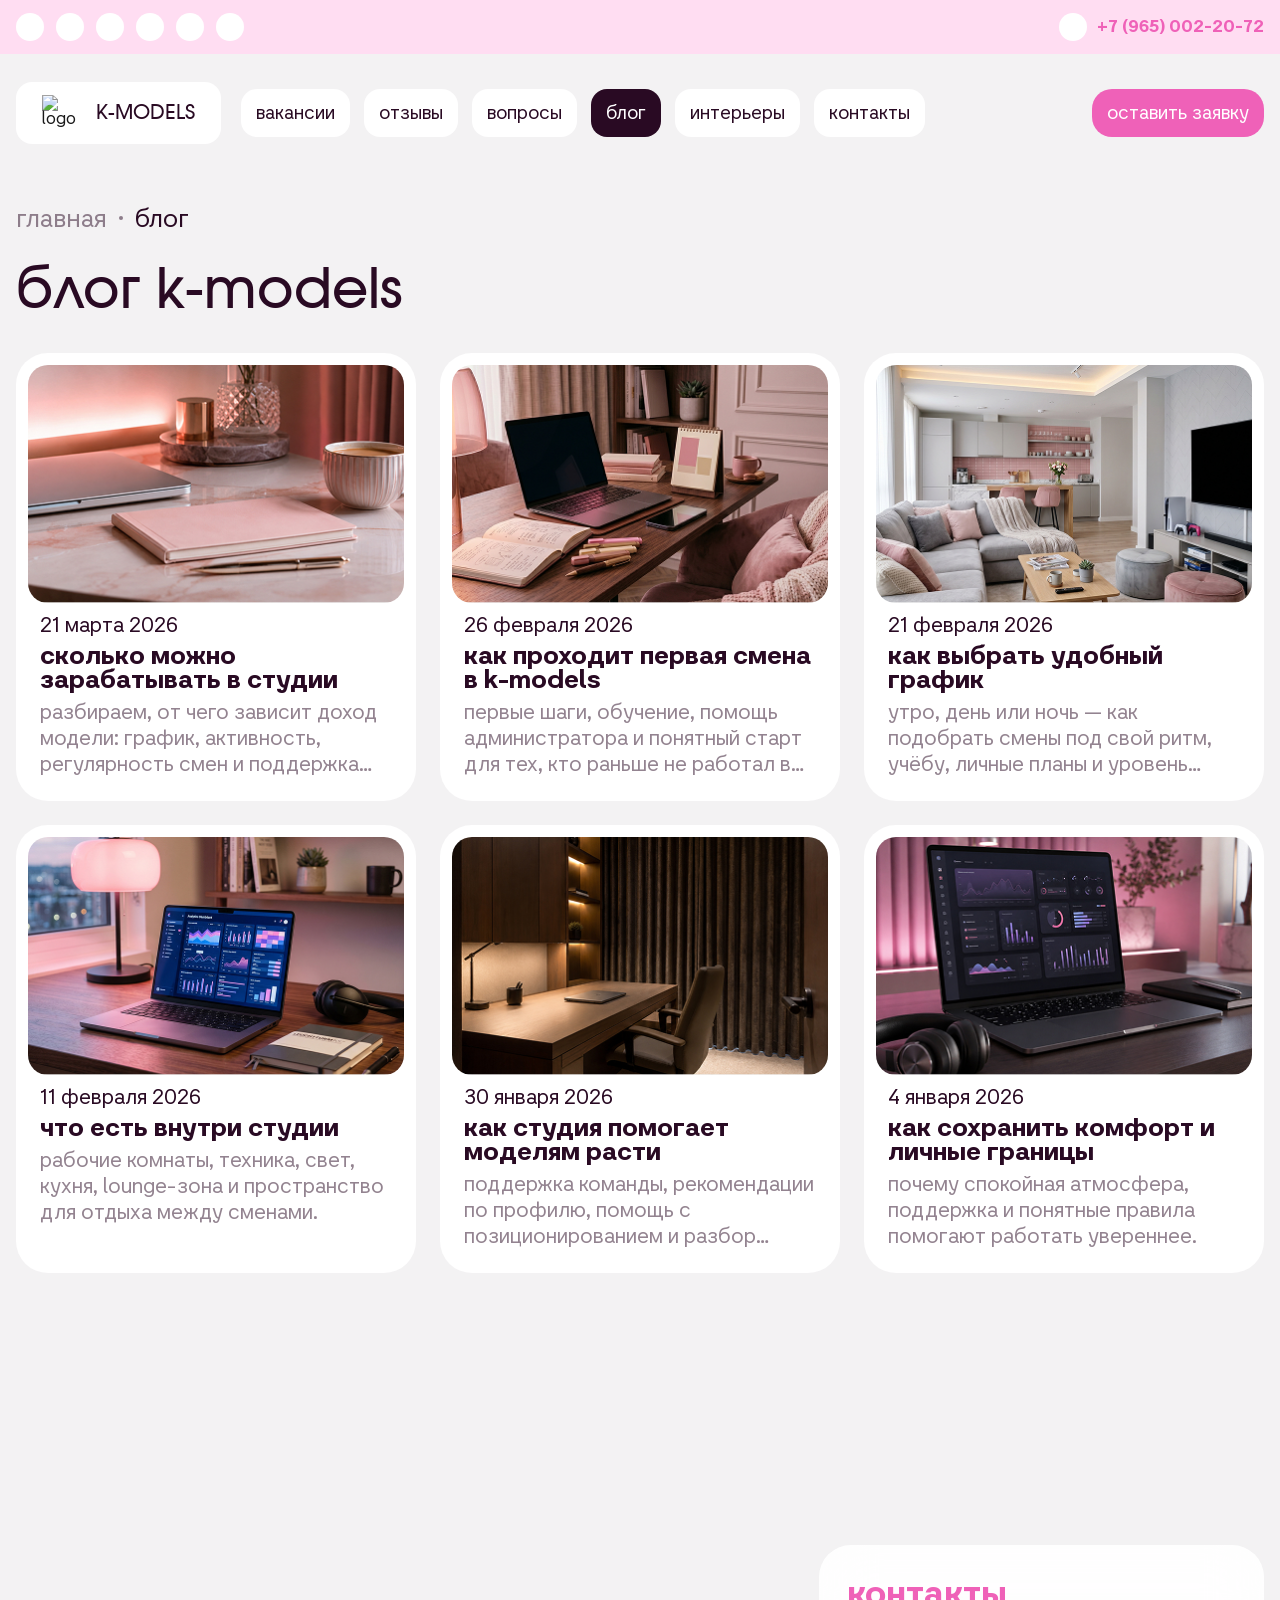
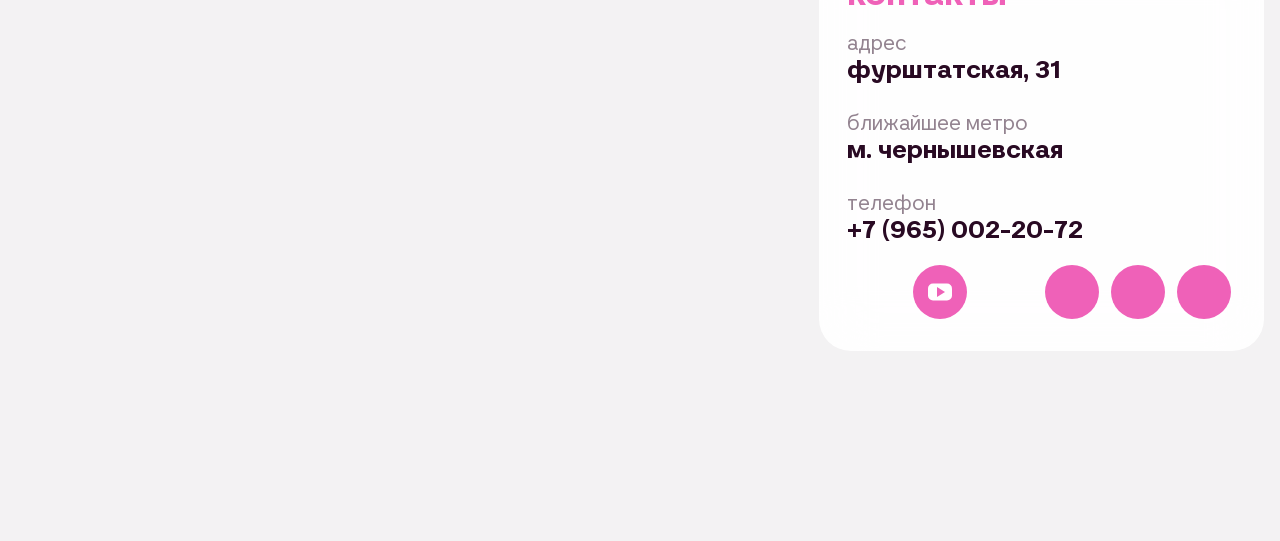
==== commit c46b9441: "Add files via upload" ====
--- a/blog.html
+++ b/blog.html
@@ -21,7 +21,7 @@
 				<li>
 
 					<a href="https://t.me/kmodels_sup" aria-label="Telegram" target="_blank" rel="noopener noreferrer">
-						<span class="element-social" style="--icon: url(../../../../images/icons/tg.svg)"></span>
+						<span class="element-social" style="--icon: url(images/icons/tg.svg)"></span>
 					</a>
 
 				</li>
@@ -29,14 +29,14 @@
 				<li>
 					<a href="https://youtube.com/@k-models-web?si=hV_NMPg3OZXqQXyp" aria-label="YouTube" target="_blank"
 						rel="noopener noreferrer">
-						<span class="element-social" style="--icon: url(../../../../images/icons/yt.svg)"></span>
+						<span class="element-social" style="--icon: url(images/icons/yt.svg)"></span>
 					</a>
 				</li>
 
 				<li>
 
 					<a href="#" aria-label="VK">
-						<span class="element-social" style="--icon: url(../../../../images/icons/vk.svg)"></span>
+						<span class="element-social" style="--icon: url(images/icons/vk.svg)"></span>
 					</a>
 
 				</li>
@@ -44,19 +44,19 @@
 				<li>
 					<a href="https://www.tiktok.com/@k_modelss" aria-label="TikTok" target="_blank"
 						rel="noopener noreferrer">
-						<span class="element-social" style="--icon: url(../../../../images/icons/tk.svg)"></span>
+						<span class="element-social" style="--icon: url(images/icons/tk.svg)"></span>
 					</a>
 				</li>
 
 				<li>
 					<a href="#" aria-label="WhatsApp">
-						<span class="element-social" style="--icon: url(../../../../images/icons/wp.svg)"></span>
+						<span class="element-social" style="--icon: url(images/icons/wp.svg)"></span>
 					</a>
 				</li>
 
 				<li>
 					<a href="#" aria-label="Instagram">
-						<span class="element-social" style="--icon: url(../../../../images/icons/ig.svg)"></span>
+						<span class="element-social" style="--icon: url(images/icons/ig.svg)"></span>
 					</a>
 				</li>
 			</ul>
@@ -66,7 +66,7 @@
 				<a data-da=".menu__body, 767.98, last" href="tel:+79650022072" target="_blank"
 					class="top-header__button top-header__button_callback">
 					<span class="top-header__wrapper-icon">
-						<span class="element-phone" style="--icon: url(../../../../images/icons/phone.svg)"></span>
+						<span class="element-phone" style="--icon: url(images/icons/phone.svg)"></span>
 					</span>
 					<span>+7 (965) 002-20-72</span>
 				</a>
@@ -78,7 +78,7 @@
 			<a href="/" class="top-header__logo logo">
 				<img class="logo__main" src="https://spb-webcam.com/wp-content/themes/kinky/images/header-logo/main.svg"
 					alt="logo">
-				<img class="logo__light" src="../../images/icons/light-logo.svg" alt="icon">
+				<img class="logo__light" src="images/icons/light-logo.svg" alt="icon">
 				<span class="logo__text">K-MODELS</span>
 			</a>
 			<div class="bottom-header__menu">
@@ -133,7 +133,7 @@
 					<div class="blog__items">
 						<a href="news.html" class="blog__item">
 							<div class="blog__image">
-								<img src="../images/blog/01.jpg" alt="image">
+								<img src="images/blog/01.jpg" alt="image">
 							</div>
 							<div class="blog__content">
 								<div class="blog__data">
@@ -150,7 +150,7 @@
 						</a>
 						<a href="news.html" class="blog__item">
 							<div class="blog__image">
-								<img src="../images/blog/02.jpg" alt="image">
+								<img src="images/blog/02.jpg" alt="image">
 							</div>
 							<div class="blog__content">
 								<div class="blog__data">
@@ -167,7 +167,7 @@
 						</a>
 						<a href="news.html" class="blog__item">
 							<div class="blog__image">
-								<img src="../images/blog/03.jpg" alt="image">
+								<img src="images/blog/03.jpg" alt="image">
 							</div>
 							<div class="blog__content">
 								<div class="blog__data">21 февраля 2026</div>
@@ -178,7 +178,7 @@
 						</a>
 						<a href="news.html" class="blog__item">
 							<div class="blog__image">
-								<img src="../images/blog/04.jpg" alt="image">
+								<img src="images/blog/04.jpg" alt="image">
 							</div>
 							<div class="blog__content">
 								<div class="blog__data">11 февраля 2026</div>
@@ -189,7 +189,7 @@
 						</a>
 						<a href="news.html" class="blog__item">
 							<div class="blog__image">
-								<img src="../images/blog/05.jpg" alt="image">
+								<img src="images/blog/05.jpg" alt="image">
 							</div>
 							<div class="blog__content">
 								<div class="blog__data">30 января 2026</div>
@@ -200,7 +200,7 @@
 						</a>
 						<a href="news.html" class="blog__item">
 							<div class="blog__image">
-								<img src="../images/blog/06.jpg" alt="image">
+								<img src="images/blog/06.jpg" alt="image">
 							</div>
 							<div class="blog__content">
 								<div class="blog__data">4 января 2026</div>
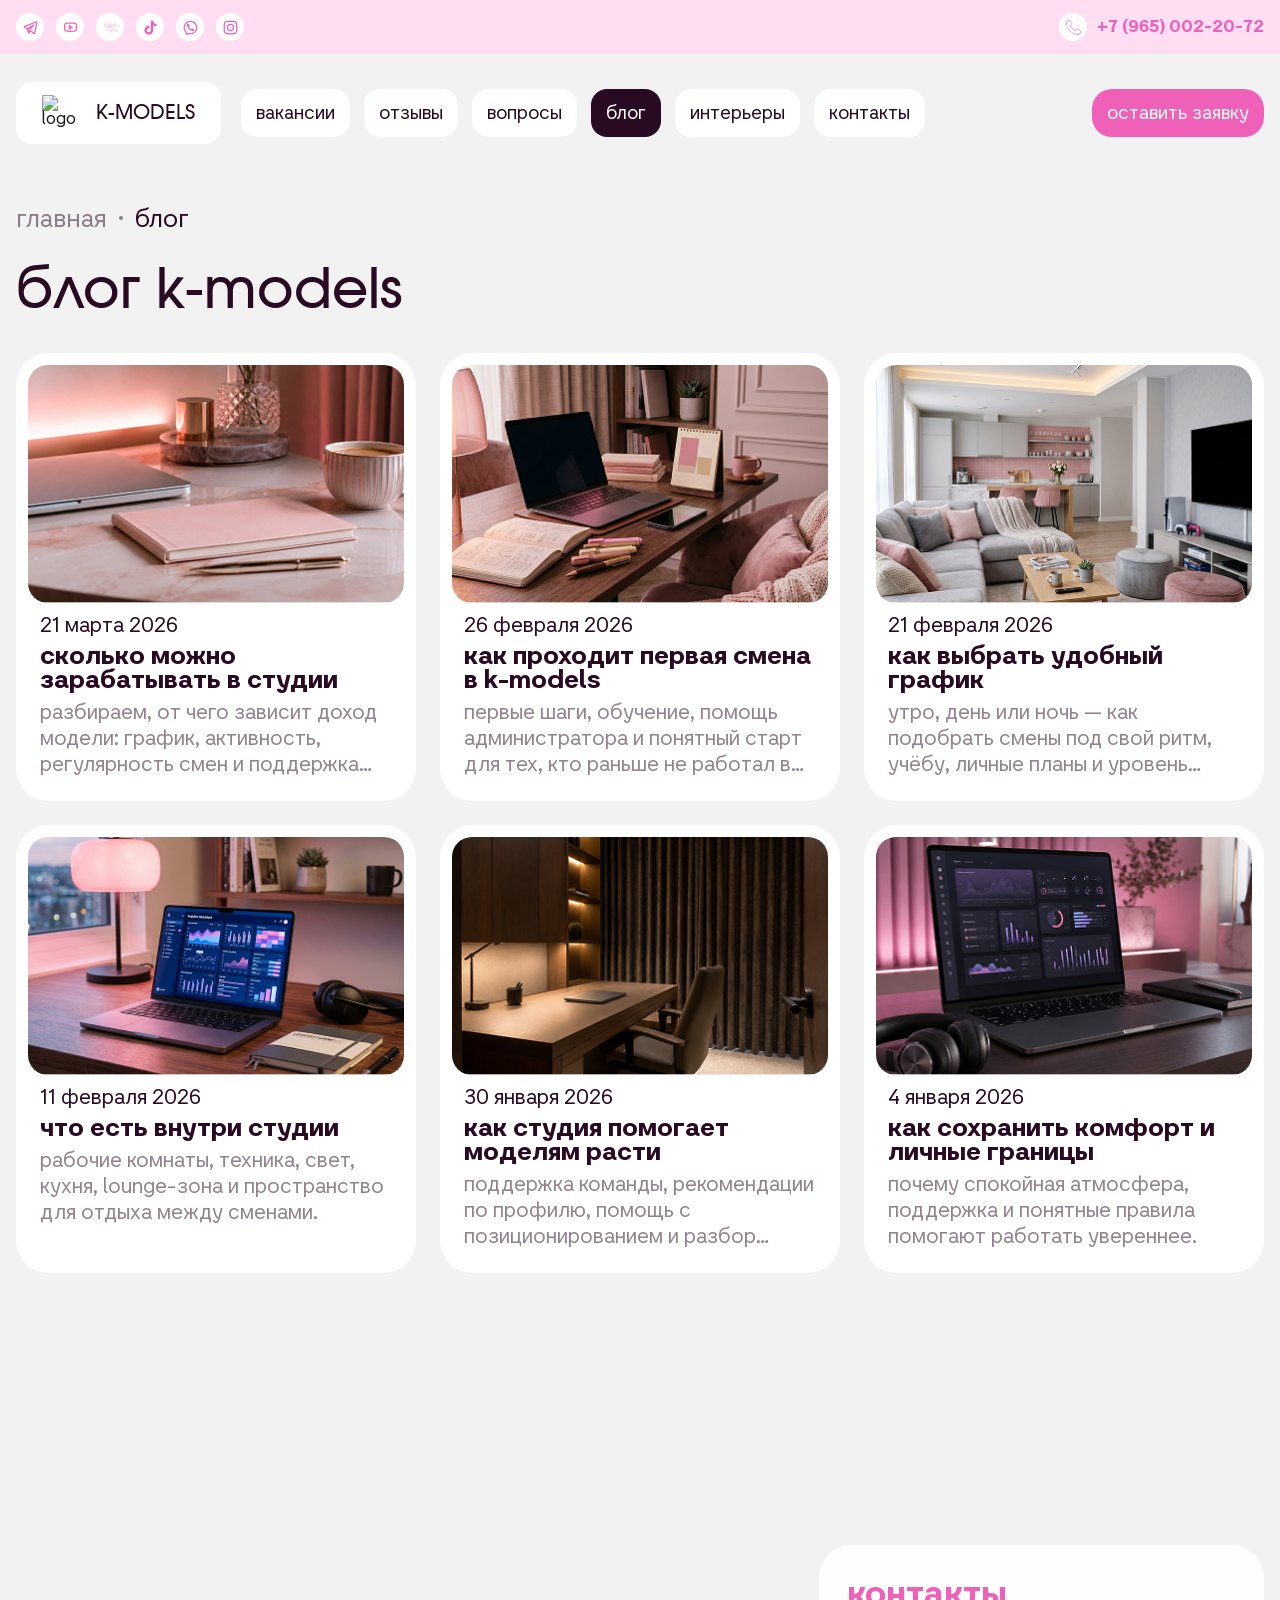
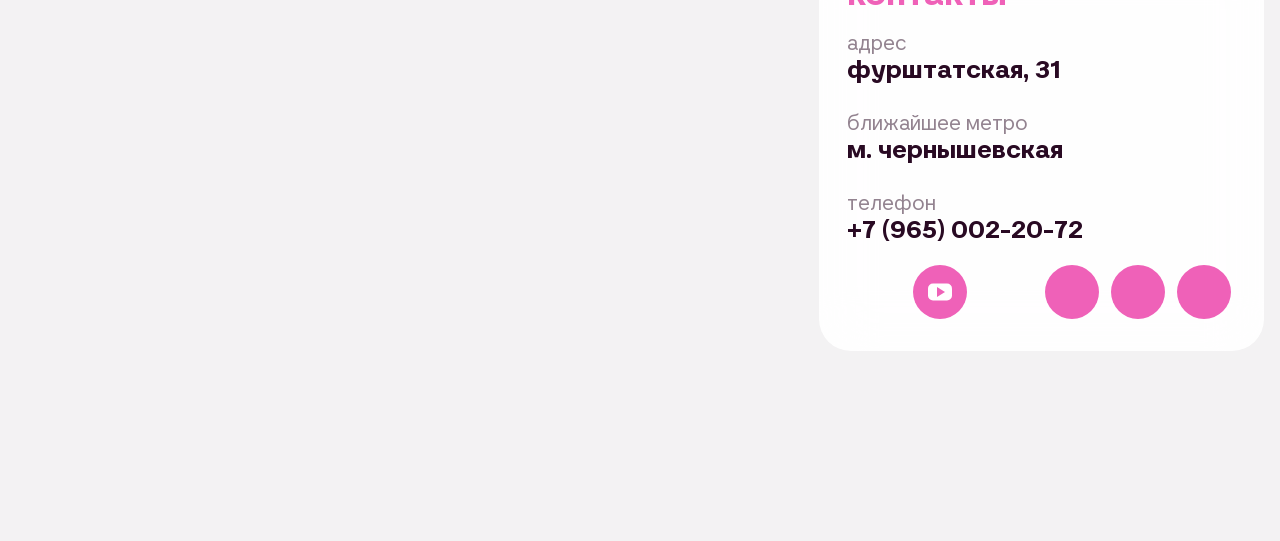
==== commit 7347d4c1: "Add files via upload" ====
--- a/blog.html
+++ b/blog.html
@@ -21,7 +21,7 @@
 				<li>
 
 					<a href="https://t.me/kmodels_sup" aria-label="Telegram" target="_blank" rel="noopener noreferrer">
-						<span class="element-social" style="--icon: url(images/icons/tg.svg)"></span>
+						<span class="element-social" style="--icon: url(../images/icons/tg.svg)"></span>
 					</a>
 
 				</li>
@@ -29,14 +29,14 @@
 				<li>
 					<a href="https://youtube.com/@k-models-web?si=hV_NMPg3OZXqQXyp" aria-label="YouTube" target="_blank"
 						rel="noopener noreferrer">
-						<span class="element-social" style="--icon: url(images/icons/yt.svg)"></span>
+						<span class="element-social" style="--icon: url(../images/icons/yt.svg)"></span>
 					</a>
 				</li>
 
 				<li>
 
 					<a href="#" aria-label="VK">
-						<span class="element-social" style="--icon: url(images/icons/vk.svg)"></span>
+						<span class="element-social" style="--icon: url(../images/icons/vk.svg)"></span>
 					</a>
 
 				</li>
@@ -44,19 +44,19 @@
 				<li>
 					<a href="https://www.tiktok.com/@k_modelss" aria-label="TikTok" target="_blank"
 						rel="noopener noreferrer">
-						<span class="element-social" style="--icon: url(images/icons/tk.svg)"></span>
+						<span class="element-social" style="--icon: url(../images/icons/tk.svg)"></span>
 					</a>
 				</li>
 
 				<li>
 					<a href="#" aria-label="WhatsApp">
-						<span class="element-social" style="--icon: url(images/icons/wp.svg)"></span>
+						<span class="element-social" style="--icon: url(../images/icons/wp.svg)"></span>
 					</a>
 				</li>
 
 				<li>
 					<a href="#" aria-label="Instagram">
-						<span class="element-social" style="--icon: url(images/icons/ig.svg)"></span>
+						<span class="element-social" style="--icon: url(../images/icons/ig.svg)"></span>
 					</a>
 				</li>
 			</ul>
@@ -66,7 +66,7 @@
 				<a data-da=".menu__body, 767.98, last" href="tel:+79650022072" target="_blank"
 					class="top-header__button top-header__button_callback">
 					<span class="top-header__wrapper-icon">
-						<span class="element-phone" style="--icon: url(images/icons/phone.svg)"></span>
+						<span class="element-phone" style="--icon: url(../images/icons/phone.svg)"></span>
 					</span>
 					<span>+7 (965) 002-20-72</span>
 				</a>
